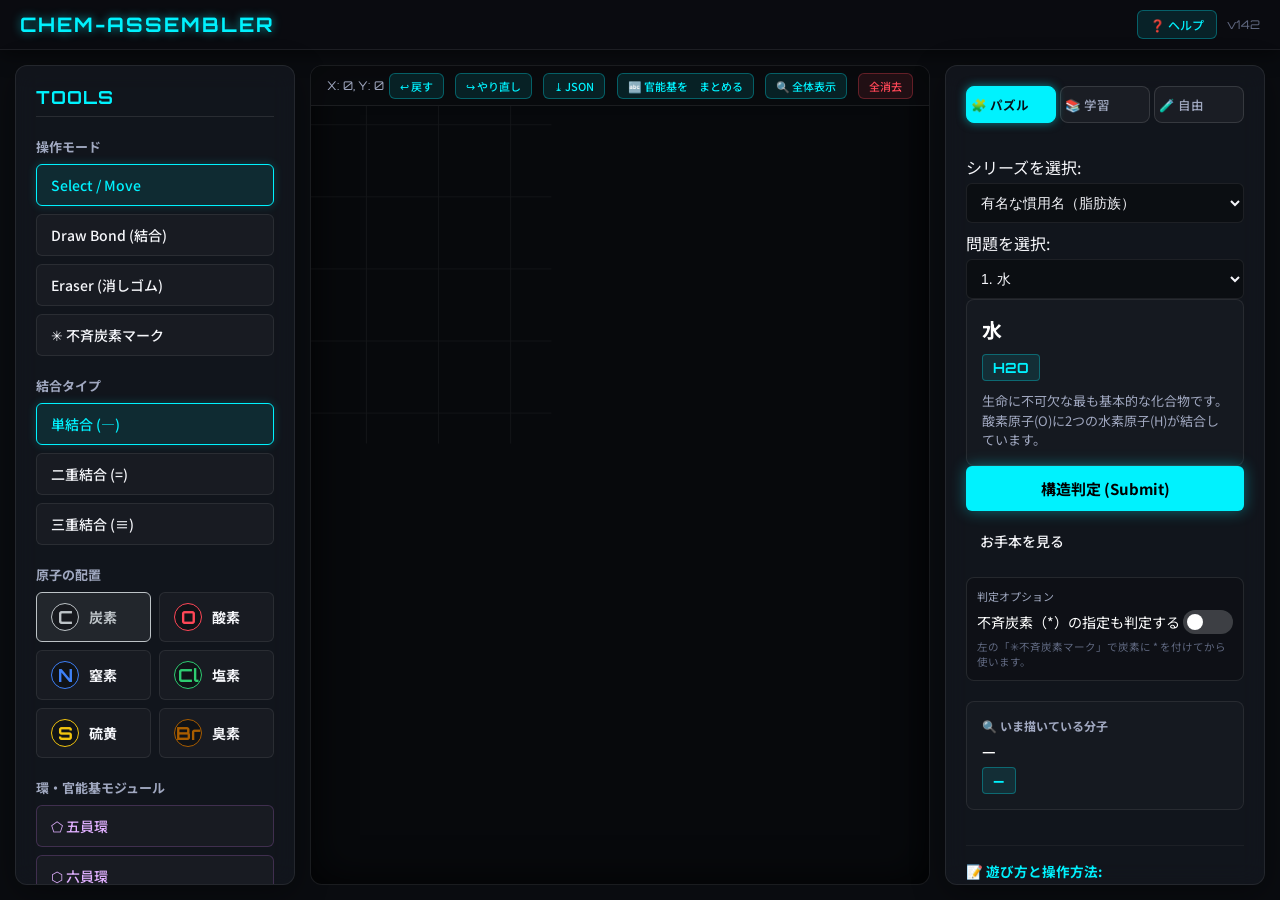
==== index.html @ fb825ee5 "fix: landscape ribbon single-column + slim buttons + fullwidth-space wrap (P11-M3e, v142) 実機でリボンが2列に" ====
<!DOCTYPE html>
<html lang="ja">
<head>
    <meta charset="UTF-8">
    <meta name="viewport" content="width=device-width, initial-scale=1.0">
    <title>Chem-Assembler | 有機化学構造パズル</title>
    <link href="https://fonts.googleapis.com/css2?family=Orbitron:wght@400;700&family=Noto+Sans+JP:wght@300;400;700&display=swap" rel="stylesheet">
    <link rel="stylesheet" href="style.css?v=142">
    <script>
        // 予期しないJSエラーはUIをブロックするalertではなく、画面内トーストとconsoleに出す（開発方針 3.4章）
        window.onerror = function(message, source, lineno, colno, error) {
            console.error("JSエラー発生:", message, "\nファイル:", source, "行:", lineno, "\nスタック:", error ? error.stack : "(なし)");
            const resultDiv = document.getElementById('verify-result');
            if (resultDiv) {
                resultDiv.textContent = "エラーが発生しました: " + message + " (" + lineno + "行目)";
                resultDiv.className = 'result-message error';
                resultDiv.classList.remove('hidden');
            }
            return false;
        };
    </script>
</head>
<body>
    <div id="app-container">
        <!-- ヘッダー -->
        <header>
            <div class="logo">CHEM-ASSEMBLER</div>
            <button id="btn-help" class="view-btn" style="margin-left:auto; margin-right:10px; font-size:12px; padding:5px 12px;" title="操作ガイド（デモ再生）">❓ ヘルプ</button>
            <div class="version">v142</div>
        </header>

        <!-- スマホ用: 右パネル（お題・設定）を下シートで開閉するトグルとバックドロップ（P11 M1） -->
        <button id="mobile-sheet-toggle" class="mobile-only" aria-label="お題・設定パネルを開く">☰ お題・設定</button>
        <div id="sheet-backdrop" class="mobile-only"></div>

        <!-- メインコンテンツ領域 -->
        <main>
            <!-- 左パネル: ツールと原子パレット -->
            <section id="left-panel" class="glass-panel">
                <h2>TOOLS</h2>
                <div class="tool-group">
                    <h3>操作モード</h3>
                    <div class="grid-buttons">
                        <button id="btn-tool-select" class="tool-btn active" data-tool="select" data-tutorial="place-atom">Select / Move</button>
                        <button id="btn-tool-bond" class="tool-btn" data-tool="bond">Draw Bond (結合)</button>
                        <button id="btn-tool-erase" class="tool-btn" data-tool="erase" data-tutorial="bond-edit">Eraser (消しゴム)</button>
                        <button id="btn-asym-mark" class="tool-btn" title="ONにして不斉炭素（C）をクリックすると * を付けます">✳ 不斉炭素マーク</button>
                    </div>
                </div>

                <div class="tool-group" id="bond-type-group">
                    <h3>結合タイプ</h3>
                    <div class="grid-buttons">
                        <button id="btn-bond-single" class="bond-btn active" data-bond="1">単結合 (—)</button>
                        <button id="btn-bond-double" class="bond-btn" data-bond="2" data-tutorial="bond-edit">二重結合 (=)</button>
                        <button id="btn-bond-triple" class="bond-btn" data-bond="3">三重結合 (≡)</button>
                    </div>
                </div>

                <div class="tool-group">
                    <h3>原子の配置</h3>
                    <div class="atom-palette">
                        <button class="atom-btn atom-c active" data-atom="C"><span>C</span> 炭素</button>
                        <button class="atom-btn atom-o" data-atom="O"><span>O</span> 酸素</button>
                        <button class="atom-btn atom-n" data-atom="N"><span>N</span> 窒素</button>
                        <button class="atom-btn atom-cl" data-atom="Cl"><span>Cl</span> 塩素</button>
                        <button class="atom-btn atom-s" data-atom="S" title="硫黄は6価（スルホ基 -SO3H 用）として扱います。H2Sやチオール（2価のS）は正しく表現できません。"><span>S</span> 硫黄</button>
                        <button class="atom-btn atom-br" data-atom="Br"><span>Br</span> 臭素</button>
                    </div>
                </div>

                <div class="tool-group">
                    <h3>環・官能基モジュール</h3>
                    <div class="module-palette">
                        <button class="mod-btn" data-module="cyclopentane">⬠ 五員環</button>
                        <button class="mod-btn" data-module="cyclohexane">⬡ 六員環</button>
                        <button class="mod-btn" data-module="benzene" data-tutorial="ring-fusion">⌬ ベンゼン環</button>
                        <button class="mod-btn" data-module="n-ring">◯ 任意員環</button>
                        <button class="mod-btn" data-module="oh" data-tutorial="functional-group">-OH ヒドロキシ基</button>
                        <button class="mod-btn" data-module="cooh">-COOH カルボキシ基</button>
                        <button class="mod-btn" data-module="nh2">-NH₂ アミノ基</button>
                        <button class="mod-btn" data-module="no2">-NO₂ ニトロ基</button>
                        <button class="mod-btn" data-module="so3h" title="スルホ基。硫黄は6価として扱います">-SO₃H スルホ基</button>
                    </div>
                </div>
            </section>

            <!-- 中央パネル: SVGドラッグ＆ドロップ/描画キャンバス -->
            <section id="canvas-container">
                <div class="canvas-header">
                    <span id="coord-display">X: 0, Y: 0</span>
                    <button id="btn-undo" class="view-btn" title="元に戻す (Ctrl+Z)">↩ 戻す</button>
                    <button id="btn-redo" class="view-btn" title="やり直す (Ctrl+Y)">↪ やり直し</button>
                    <button id="btn-export-json" class="view-btn" title="現在の分子を問題データ(stages/reactions)用のJSONとしてクリップボードにコピーします（コンテンツ制作用）">⤓ JSON</button>
                    <button id="btn-condense" class="view-btn" title="-COOH や -NO₂ などの官能基を、1つのカードにまとめて表示します（作図データは変わりません）">🔤 官能基を　まとめる</button>
                    <button id="btn-reset-view" class="view-btn" data-tutorial="view-control">🔍 全体表示</button>
                    <button id="btn-clear-all" class="danger-btn">全消去</button>
                </div>
                <div id="svg-wrapper">
                    <!-- SVGで分子をベクター描画 -->
                    <svg id="chem-svg" width="100%" height="100%" viewBox="0 0 800 600" xmlns="http://www.w3.org/2000/svg">
                        <!-- グリッド背景パターン -->
                        <defs>
                            <!-- グリッド間隔はスナップ格子 GRID_SIZE (game.js) = 42px と一致させること -->
                            <pattern id="grid-pattern" width="42" height="42" patternUnits="userSpaceOnUse">
                                <path d="M 42 0 L 0 0 0 42" fill="none" stroke="rgba(255, 255, 255, 0.05)" stroke-width="1"/>
                            </pattern>
                            <!-- 反応機構の巻矢印用の矢尻（pair=電子対の両羽 / single=単電子の片羽） -->
                            <marker id="arrow-head-pair" viewBox="0 0 10 10" refX="8" refY="5" markerWidth="6.5" markerHeight="6.5" orient="auto-start-reverse">
                                <path d="M 0 0 L 10 5 L 0 10 z" fill="#ff2a85"/>
                            </marker>
                            <marker id="arrow-head-single" viewBox="0 0 10 10" refX="8" refY="5" markerWidth="7" markerHeight="7" orient="auto-start-reverse">
                                <path d="M 0 0 L 10 5 L 2 5 z" fill="#ff2a85"/>
                            </marker>
                        </defs>
                        <rect width="100%" height="100%" fill="url(#grid-pattern)" />
                        
                        <!-- 結合線を描画するグループ -->
                        <g id="bonds-group"></g>
                        <!-- 原子（および自動水素）を描画するグループ -->
                        <g id="atoms-group"></g>
                        <!-- 反応機構モードの巻矢印を描画するグループ -->
                        <g id="arrows-group"></g>
                        <!-- 操作用インタラクティブ要素を描画するグループ -->
                        <g id="ui-group"></g>
                    </svg>
                </div>
                <!-- モバイル用: 右パネルが隠れていても化合物名が見えるチップ（パズル/自由。P11-M3c） -->
                <div id="mobile-name-chip" class="mobile-only"></div>
            </section>

            <!-- 右パネル: モード別のお題・道具（P10 M1） -->
            <section id="right-panel" class="glass-panel">
                <button id="sheet-close" class="mobile-only" aria-label="パネルを閉じる">✕ 閉じる</button>
                <!-- モード切替タブ -->
                <div id="mode-tabs">
                    <button class="mode-tab active" data-mode="puzzle" title="お題の分子を組んで正誤判定">🧩 パズル</button>
                    <button class="mode-tab" data-mode="learn" title="反応機構・チュートリアル・クイズで学ぶ">📚 学習</button>
                    <button class="mode-tab" data-mode="free" title="お題なしで自由に組んで反応・分析">🧪 自由</button>
                </div>

                <!-- ===== 🧩 パズルモード ===== -->
                <div data-modes="puzzle">
                    <div class="stage-select-box" style="display:flex; flex-direction:column; gap:8px;">
                        <div>
                            <label for="select-series">シリーズを選択:</label>
                            <select id="select-series" style="width:100%; margin-top:4px;"></select>
                        </div>
                        <div>
                            <label for="select-stage">問題を選択:</label>
                            <select id="select-stage" style="width:100%; margin-top:4px;"></select>
                        </div>
                    </div>

                    <div id="target-info" class="card">
                        <h3 id="target-name">酢酸</h3>
                        <div class="formula-badge" id="target-formula">CH₃COOH</div>
                        <p id="target-desc">お酢の主成分であり、ツンとする酸っぱい臭いの原因物質です。弱酸性を示します。</p>
                    </div>

                    <div class="action-box" style="display:flex; flex-direction:column; gap:10px;">
                        <button id="btn-verify" class="primary-btn">構造判定 (Submit)</button>
                        <button id="btn-show-target" class="secondary-btn" style="background:var(--color-bg); border:1px solid var(--color-cyan); color:var(--color-cyan); text-shadow:0 0 5px var(--color-cyan); cursor:pointer;">お手本を見る</button>
                        <!-- 判定オプション（P10 M2） -->
                        <div style="margin-top:6px; padding:10px; border:1px solid rgba(255,255,255,0.1); border-radius:8px; background:rgba(0,0,0,0.2);">
                            <div style="font-size:11px; color:var(--text-secondary); margin-bottom:6px;">判定オプション</div>
                            <div class="toggle-container" style="display:flex; align-items:center; justify-content:space-between;">
                                <span style="font-size:0.88rem; color:#fff;">不斉炭素（*）の指定も判定する</span>
                                <label class="switch" style="position:relative; display:inline-block; width:50px; height:24px; flex-shrink:0;">
                                    <input type="checkbox" id="check-judge-asymmetric" style="opacity:0; width:0; height:0;">
                                    <span class="slider" style="position:absolute; cursor:pointer; top:0; left:0; right:0; bottom:0; background-color:#ccc; transition:.4s; border-radius:34px;"></span>
                                </label>
                            </div>
                            <div style="font-size:10.5px; color:var(--text-muted); margin-top:5px; line-height:1.5;">左の「✳不斉炭素マーク」で炭素に * を付けてから使います。</div>
                        </div>
                    </div>
                </div>

                <!-- 判定結果・トースト表示（全モード共通） -->
                <div id="verify-result" class="result-message hidden"></div>

                <!-- ===== 📚 学習モード ===== -->
                <div data-modes="learn">
                    <div class="action-box" style="display:flex; flex-direction:column; gap:10px;">
                        <button id="btn-quiz" class="secondary-btn" style="background:var(--color-bg); border:1px solid var(--neon-purple); color:#e0b0ff; cursor:pointer;">🎓 同じ化合物？クイズ</button>
                        <button id="btn-naming" class="secondary-btn" style="background:var(--color-bg); border:1px solid var(--neon-purple); color:#e0b0ff; cursor:pointer;">📝 命名クイズ</button>
                    </div>
                    <!-- 反応機構ビューア（DESIGN_reaction_mechanism.md） -->
                    <div id="reaction-box" class="card">
                    <h3 style="font-size:13px; color:var(--text-secondary);">⚗️ 反応機構ビューア</h3>
                    <div class="toggle-container" style="display:flex; align-items:center; justify-content:space-between; padding:8px 10px; border:1px solid rgba(255,255,255,0.1); border-radius:8px; background:rgba(0,0,0,0.2);">
                        <span style="font-size:0.9rem; color:#fff;">反応機構モード</span>
                        <label class="switch" style="position:relative; display:inline-block; width:50px; height:24px;">
                            <input type="checkbox" id="check-reaction-mode" style="opacity:0; width:0; height:0;">
                            <span class="slider" style="position:absolute; cursor:pointer; top:0; left:0; right:0; bottom:0; background-color:#ccc; transition:.4s; border-radius:34px;"></span>
                        </label>
                    </div>
                    <select id="select-reaction" style="width:100%;"></select>
                    <div id="reaction-controls" style="display:flex; gap:6px; justify-content:center;">
                        <button id="btn-rx-restart" class="view-btn" title="最初から">🔄</button>
                        <button id="btn-rx-prev" class="view-btn" title="前のステップ">⏮</button>
                        <button id="btn-rx-play" class="view-btn" title="再生 / 一時停止">▶</button>
                        <button id="btn-rx-next" class="view-btn" title="次のステップ">⏭</button>
                    </div>
                    <div id="reaction-step-label" style="text-align:center; font-size:11px; color:var(--text-muted); font-family:var(--font-code);"></div>
                    <p id="reaction-caption" style="font-size:12px; color:var(--text-secondary); line-height:1.5; min-height:1em; margin:0;"></p>
                    <button id="btn-rx-predict" class="primary-btn" style="padding:8px; font-size:13px;">🎯 生成物を予測する</button>
                    <button id="btn-rx-judge" class="primary-btn hidden" style="padding:8px; font-size:13px;">予測を判定</button>
                    <button id="btn-rx-cancel-predict" class="view-btn hidden" style="width:100%;">予測をやめて再生に戻る</button>
                    </div>
                </div>

                <!-- 化合物名・分子式のライブ表示（P7-6。パズル＝補助 / 自由＝主役） -->
                <div id="compound-info" class="card" data-modes="puzzle free" style="gap:6px;">
                    <h3 style="font-size:12px; color:var(--text-secondary);">🔍 いま描いている分子</h3>
                    <div id="compound-name" style="font-size:15px; color:#fff; font-weight:bold;">—</div>
                    <div id="compound-formula" class="formula-badge">—</div>
                </div>

                <!-- ===== 🧪 自由モード ===== -->
                <div data-modes="free">
                    <!-- この分子の反応（P9-1: プロパティ表示・反応実行・名称呼び出し） -->
                    <div id="reaction-card" class="card" style="gap:6px;">
                        <h3 style="font-size:12px; color:var(--text-secondary);">⚗ この分子の反応</h3>
                        <div id="molecule-props" style="font-size:12px; line-height:1.5; color:var(--text-primary);">分子を作図するか、下の検索から呼び出すと分類が表示されます。</div>
                        <div id="reaction-actions" style="display:flex; flex-direction:column; gap:5px;"></div>
                        <button id="btn-isomers" class="view-btn" style="font-size:12px; padding:6px 8px;">📚 同じ分子式の異性体を調べる</button>
                        <button id="btn-stereo" class="view-btn" style="font-size:12px; padding:6px 8px;">🧊 立体で見る（くさび図）</button>
                        <label style="font-size:11px; color:var(--text-secondary);">名称から分子を呼び出す:
                            <input id="summon-input" list="summon-list" data-tutorial="reaction" placeholder="例: エタノール"
                                   style="width:100%; margin-top:4px; padding:5px; background:rgba(0,0,0,0.3); color:var(--text-primary); border:1px solid var(--border-color); border-radius:4px;">
                            <datalist id="summon-list"></datalist>
                        </label>
                    </div>
                </div>

                <div class="hint-box" style="margin-top: 15px; font-size: 0.85rem; line-height: 1.5; color: var(--text-secondary);">
                    <h4 style="color: var(--neon-blue); margin-bottom: 8px;">📝 遊び方と操作方法:</h4>
                    <ul style="padding-left: 18px; margin: 0; display: flex; flex-direction: column; gap: 6px;">
                        <li><strong>原子の配置</strong>：元素（C, O等）を選択し、キャンバス上の半透明プレビューの箇所をクリックして確定配置します。複数の原子と隣接できる位置では、プレビューに表示された結合が<strong>すべて</strong>作られます（環を閉じられます。不要な結合は右クリックで削除）。環の原子に2本目の側鎖を付けると、1本目と対称（±30°）に自動で振り分けられます（オレンジの点線が移動先）。</li>
                        <li><strong>原子・結合の削除</strong>：
                            <ul style="padding-left: 15px; margin: 4px 0 0 0; list-style-type: circle;">
                                <li>原子または結合線を<strong>「右クリック」</strong>します（最もすばやく消去できます）。</li>
                                <li>または、現在選択中の元素と<strong>「同じ元素を重ねてクリック」</strong>します。</li>
                                <li>または、ツールバーの<strong>「消しゴム（Erase）」</strong>を選択してクリックします。</li>
                            </ul>
                        </li>
                        <li><strong>結合を繋ぐ・次数変更</strong>：
                            <ul style="padding-left: 15px; margin: 4px 0 0 0; list-style-type: circle;">
                                <li>「結合を描く（Draw Bond）」を選択し、原子から隣の原子へドラッグして繋ぎます。</li>
                                <li>既存の結合線をシングルクリックすると、次数がトグル（単結合➔二重結合➔三重結合）で変わります。</li>
                                <li><strong>結合線を軸方向にドラッグ</strong>すると結合を<strong>伸縮</strong>できます（グリッド単位）。スペースが足りないときは伸ばして空間を作ってから枝を付けます。環につながる結合を伸ばすと環ごと移動します（環の内部の結合は伸縮不可）。</li>
                            </ul>
                        </li>
                        <li><strong>不斉炭素の指定</strong>：
                            <ul style="padding-left: 15px; margin: 4px 0 0 0; list-style-type: circle;">
                                <li>「不斉炭素マークモード」をONにして、不斉炭素（C）をクリックして <span style="color:var(--neon-pink);">*</span> を付けます。</li>
                            </ul>
                        </li>
                        <li><strong>元に戻す / やり直し</strong>：Ctrl+Z で元に戻す、Ctrl+Y（または Ctrl+Shift+Z）でやり直しできます。</li>
                        <li><strong>硫黄（S）についての注意</strong>：本アプリのSは<strong>6価（スルホ基 -SO₃H 用）</strong>として扱います。H₂Sやチオールなど2価のS化合物は正しく表現できません。</li>
                    </ul>
                </div>
            </section>
        </main>
    </div>

    <!-- 勝利モーダル -->
    <div id="win-modal" class="modal-overlay hidden">
        <div class="modal-content">
            <h2 class="neon-text animate-pulse">🎉 CLEAR!</h2>
            <p>分子構造が正しく組み立てられました！</p>
            <div id="win-mol-details" class="card"></div>
            <button id="btn-next-stage" class="primary-btn">次のステージへ</button>
        </div>
    </div>

    <!-- お手本モーダル -->
    <div id="target-modal" class="modal-overlay hidden">
        <div class="modal-content" style="max-width: 450px; text-align: center;">
            <h2 class="neon-text" style="color:var(--color-cyan); text-shadow:0 0 10px var(--color-cyan);">🔬 お手本（正解構造）</h2>
            <p>※結合している水素(H)は自動的に描画されます。</p>
            <div id="target-svg-wrapper" style="width: 320px; height: 320px; margin: 20px auto; border: 1px solid rgba(255,255,255,0.15); border-radius: 12px; background: rgba(15,20,28,0.85); box-shadow: inset 0 0 20px rgba(0,0,0,0.6);">
                <svg id="target-svg" width="100%" height="100%" viewBox="0 0 400 400" xmlns="http://www.w3.org/2000/svg">
                    <g id="target-bonds"></g>
                    <g id="target-atoms"></g>
                </svg>
            </div>
            <button id="btn-close-target" class="primary-btn">閉じる</button>
        </div>
    </div>

    <!-- 同じ化合物？クイズモーダル（P8-3） -->
    <div id="quiz-modal" class="modal-overlay hidden">
        <div class="modal-content" style="max-width: 780px;">
            <h2 class="neon-text" style="color:#e0b0ff; text-shadow:0 0 10px var(--neon-purple); font-size:24px;">🎓 同じ化合物？</h2>
            <p style="font-size:13px; color:var(--text-secondary);">2つの図は同じ化合物ですか？（水素は自動補完で描かれています）</p>
            <div style="display:flex; gap:14px; justify-content:center; flex-wrap:wrap; font-size:12px; color:var(--text-secondary);">
                <label>出題範囲: <select id="quiz-series" style="padding:4px; background:rgba(0,0,0,0.3); color:var(--text-primary); border:1px solid var(--border-color); border-radius:4px;"></select></label>
                <label>崩し方: <select id="quiz-strength" style="padding:4px; background:rgba(0,0,0,0.3); color:var(--text-primary); border:1px solid var(--border-color); border-radius:4px;">
                    <option value="0">弱（回転・反転のみ）</option>
                    <option value="1" selected>標準</option>
                    <option value="2">強</option>
                </select></label>
            </div>
            <div style="display:flex; gap:12px; justify-content:center; flex-wrap:wrap;">
                <svg id="quiz-svg-a" width="320" height="250" style="background:rgba(15,20,28,0.85); border:1px solid rgba(255,255,255,0.15); border-radius:12px;">
                    <g class="quiz-bonds"></g><g class="quiz-atoms"></g>
                </svg>
                <svg id="quiz-svg-b" width="320" height="250" style="background:rgba(15,20,28,0.85); border:1px solid rgba(255,255,255,0.15); border-radius:12px;">
                    <g class="quiz-bonds"></g><g class="quiz-atoms"></g>
                </svg>
            </div>
            <div style="display:flex; gap:10px;">
                <button id="btn-quiz-same" class="primary-btn">同じ</button>
                <button id="btn-quiz-diff" class="primary-btn" style="background:var(--neon-orange); box-shadow:0 0 15px rgba(255,165,2,0.4);">違う</button>
            </div>
            <div id="quiz-result" style="min-height:3.2em; font-size:13px; line-height:1.5; text-align:left; white-space:pre-line;"></div>
            <div style="display:flex; gap:10px;">
                <button id="btn-quiz-next" class="view-btn" style="flex:1; padding:10px;">▶ 次の問題</button>
                <button id="btn-quiz-close" class="view-btn" style="flex:1; padding:10px;">閉じる</button>
            </div>
            <div id="quiz-score" style="font-size:12px; color:var(--text-muted); font-family:var(--font-code);"></div>
        </div>
    </div>

    <!-- 立体対照ビューモーダル（P7-5-M1: sp3炭素の局所くさび図） -->
    <div id="stereo-modal" class="modal-overlay hidden">
        <div class="modal-content" style="max-width: 430px;">
            <h2 class="neon-text" style="font-size:21px; color:var(--color-cyan); text-shadow:0 0 10px var(--color-cyan);">🧊 実際の立体構造（くさび形表記）</h2>
            <svg id="stereo-svg" width="330" height="300" viewBox="-165 -150 330 300" style="background:rgba(15,20,28,0.85); border:1px solid rgba(255,255,255,0.15); border-radius:12px; max-width:100%;"></svg>
            <p id="stereo-caption" style="font-size:12.5px; color:var(--text-secondary); line-height:1.6; text-align:left; white-space:pre-line; margin:0;"></p>
            <button id="btn-stereo-close" class="primary-btn">閉じる</button>
        </div>
    </div>

    <!-- チュートリアル（P9-6）: FAQ一覧・検索・デバイス切替 -->
    <div id="tutorial-modal" class="modal-overlay hidden">
        <div class="modal-content" style="max-width: 500px;">
            <h2 class="neon-text" style="font-size:20px; color:var(--color-cyan); text-shadow:0 0 10px var(--color-cyan);">❓ 操作ガイド</h2>
            <div style="display:flex; gap:8px; width:100%;">
                <input id="tutorial-search" placeholder="検索（例: 縮合、切断）" style="flex:1; padding:6px 8px; background:rgba(0,0,0,0.3); color:var(--text-primary); border:1px solid var(--border-color); border-radius:4px;">
                <select id="tutorial-device" title="操作デバイス（字幕の文言が変わります）" style="padding:6px; background:rgba(0,0,0,0.3); color:var(--text-primary); border:1px solid var(--border-color); border-radius:4px;">
                    <option value="mouse">マウス</option>
                    <option value="trackpad">タッチパッド</option>
                    <option value="touch">タッチパネル</option>
                </select>
            </div>
            <div id="tutorial-list" style="display:flex; flex-direction:column; gap:6px; width:100%; max-height:55vh; overflow-y:auto;"></div>
            <p style="font-size:11px; color:var(--text-muted); margin:0;">デモは実際のキャンバス上で再生されます。再生前の作図は終了時に復元されます（Escで中断できます）。</p>
            <button id="btn-tutorial-close" class="primary-btn">閉じる</button>
        </div>
    </div>

    <!-- 学習ビュー: 構造異性体の列挙と解説（P9-3） -->
    <div id="learn-modal" class="modal-overlay hidden">
        <div class="modal-content" style="max-width: 480px;">
            <h2 id="learn-title" class="neon-text" style="font-size:20px; color:var(--color-cyan); text-shadow:0 0 10px var(--color-cyan);">構造異性体</h2>
            <div id="learn-body" style="text-align:left; max-height:60vh; overflow-y:auto; width:100%;"></div>
            <button id="btn-learn-close" class="primary-btn">閉じる</button>
        </div>
    </div>

    <!-- 任意員環の員数選択モーダル（P7-4: prompt撲滅） -->
    <div id="nring-modal" class="modal-overlay hidden">
        <div class="modal-content" style="max-width: 360px;">
            <h2 class="neon-text" style="font-size:22px; color:var(--neon-blue); text-shadow:0 0 10px var(--neon-blue);">◯ 環の員数を選択</h2>
            <div id="nring-choices" style="display:grid; grid-template-columns:repeat(3, 1fr); gap:8px;">
                <!-- 3〜8員環のボタンをJSで生成 -->
            </div>
            <button id="btn-nring-cancel" class="view-btn" style="padding:10px;">キャンセル</button>
        </div>
    </div>

    <!-- 命名クイズモーダル（P8-4） -->
    <div id="naming-modal" class="modal-overlay hidden">
        <div class="modal-content" style="max-width: 560px;">
            <h2 class="neon-text" style="color:#e0b0ff; text-shadow:0 0 10px var(--neon-purple); font-size:24px;">📝 この化合物の名前は？</h2>
            <p style="font-size:13px; color:var(--text-secondary);">わざと崩した描き方をしています。つながり方を読み取って名前を選んでください（水素は自動補完で描かれています）。</p>
            <div style="display:flex; gap:14px; justify-content:center; flex-wrap:wrap; font-size:12px; color:var(--text-secondary);">
                <label>出題範囲: <select id="naming-series" style="padding:4px; background:rgba(0,0,0,0.3); color:var(--text-primary); border:1px solid var(--border-color); border-radius:4px;"></select></label>
                <label>崩し方: <select id="naming-strength" style="padding:4px; background:rgba(0,0,0,0.3); color:var(--text-primary); border:1px solid var(--border-color); border-radius:4px;">
                    <option value="0">弱（回転・反転のみ）</option>
                    <option value="1" selected>標準</option>
                    <option value="2">強</option>
                </select></label>
            </div>
            <svg id="naming-svg" width="420" height="270" style="background:rgba(15,20,28,0.85); border:1px solid rgba(255,255,255,0.15); border-radius:12px; max-width:100%;">
                <g class="quiz-bonds"></g><g class="quiz-atoms"></g>
            </svg>
            <div id="naming-choices" style="display:grid; grid-template-columns:1fr 1fr; gap:8px;"></div>
            <div id="naming-result" style="min-height:3.2em; font-size:13px; line-height:1.5; text-align:left; white-space:pre-line;"></div>
            <div style="display:flex; gap:10px;">
                <button id="btn-naming-next" class="view-btn" style="flex:1; padding:10px;">▶ 次の問題</button>
                <button id="btn-naming-close" class="view-btn" style="flex:1; padding:10px;">閉じる</button>
            </div>
            <div id="naming-score" style="font-size:12px; color:var(--text-muted); font-family:var(--font-code);"></div>
        </div>
    </div>

    <!-- スクリプトの読み込み -->
    <script src="chemistry.js?v=142"></script>
    <script src="game.js?v=142"></script>
    <script src="reaction.js?v=142"></script>
    <script src="quiz.js?v=142"></script>
    <script src="stereo.js?v=142"></script>
    <script src="reactor.js?v=142"></script>
    <script src="learn.js?v=142"></script>
    <script src="tutorial.js?v=142"></script>
</body>
</html>
---- style.css ----
/* CSS Variables for design system */
:root {
    --bg-main: #0a0c10;
    --bg-panel: rgba(20, 24, 33, 0.75);
    --border-color: rgba(255, 255, 255, 0.08);
    --border-glow: rgba(0, 242, 254, 0.25);
    
    --text-primary: #f5f6fa;
    --text-secondary: #a0a8c0;
    --text-muted: #606880;

    --neon-blue: #00f2fe;
    --neon-purple: #9b59b6;
    --neon-green: #2ecc71;
    --neon-red: #ff4757;
    --neon-orange: #ffa502;
    --neon-pink: #ff2a85;
    
    /* Atom Colors */
    --color-c: #bdc3c7;      /* Carbon: Silver/Gray */
    --color-o: #ff4757;      /* Oxygen: Red */
    --color-n: #3e81f7;      /* Nitrogen: Blue */
    --color-cl: #2ecc71;     /* Chlorine: Green */
    --color-s: #f1c40f;      /* Sulfur: Yellow */
    --color-br: #a85d00;     /* Bromine: Dark Orange-Brown */
    --color-h: #718093;      /* Hydrogen: Slate/Gray */
    
    --font-main: 'Noto Sans JP', sans-serif;
    --font-code: 'Orbitron', sans-serif;
}

* {
    box-sizing: border-box;
    margin: 0;
    padding: 0;
}

/* モバイルブラウザの自動文字拡大（font boosting / 横向き時の拡大）を無効化。
   指定サイズどおりに描画させる（P11 M2） */
html {
    -webkit-text-size-adjust: 100%;
    text-size-adjust: 100%;
}

body {
    background-color: var(--bg-main);
    color: var(--text-primary);
    font-family: var(--font-main);
    overflow: hidden;
    height: 100vh;
    width: 100vw;
}

/* App Container Layout */
#app-container {
    display: flex;
    flex-direction: column;
    height: 100vh;
}

header {
    background: rgba(10, 12, 16, 0.9);
    border-bottom: 1px solid var(--border-color);
    padding: 10px 20px;
    display: flex;
    justify-content: space-between;
    align-items: center;
    height: 50px;
    box-shadow: 0 4px 20px rgba(0, 0, 0, 0.5);
}

.logo {
    font-family: var(--font-code);
    font-size: 20px;
    font-weight: 700;
    letter-spacing: 2px;
    color: var(--neon-blue);
    text-shadow: 0 0 10px rgba(0, 242, 254, 0.6);
}

.version {
    font-family: var(--font-code);
    font-size: 12px;
    color: var(--text-muted);
}

main {
    display: flex;
    flex: 1;
    height: calc(100vh - 50px);
    padding: 15px;
    gap: 15px;
}

/* Panels styling */
.glass-panel {
    background: var(--bg-panel);
    backdrop-filter: blur(12px);
    border: 1px solid var(--border-color);
    border-radius: 12px;
    padding: 20px;
    display: flex;
    flex-direction: column;
    gap: 20px;
    box-shadow: 0 8px 32px 0 rgba(0, 0, 0, 0.37);
}

#left-panel {
    width: 280px;
    flex-shrink: 0;
    overflow-y: auto;
}

#right-panel {
    width: 320px;
    flex-shrink: 0;
    overflow-y: auto;
}

/* モード切替タブ（P10 M1） */
#mode-tabs {
    display: flex;
    gap: 4px;
    margin-bottom: 12px;
}
.mode-tab {
    flex: 1;
    padding: 8px 4px;
    font-size: 12.5px;
    color: var(--text-secondary);
    background: rgba(255, 255, 255, 0.04);
    border: 1px solid rgba(255, 255, 255, 0.12);
    border-radius: 8px;
    cursor: pointer;
    transition: all 0.15s;
    white-space: nowrap;
}
.mode-tab:hover {
    background: rgba(255, 255, 255, 0.09);
    color: #fff;
}
.mode-tab.active {
    color: #061018;
    background: var(--color-cyan, #00f2fe);
    border-color: var(--color-cyan, #00f2fe);
    font-weight: 700;
    box-shadow: 0 0 10px rgba(0, 242, 254, 0.5);
}

#canvas-container {
    flex: 1;
    display: flex;
    flex-direction: column;
    background: #07090c;
    border: 1px solid var(--border-color);
    border-radius: 12px;
    overflow: hidden;
    position: relative;
    box-shadow: inset 0 0 40px rgba(0,0,0,0.8);
}

/* Panel Typography */
h2 {
    font-family: var(--font-code);
    font-size: 18px;
    font-weight: 700;
    color: var(--neon-blue);
    border-bottom: 1px solid rgba(255,255,255,0.1);
    padding-bottom: 8px;
    letter-spacing: 1px;
}

.tool-group h3 {
    font-size: 13px;
    color: var(--text-secondary);
    margin-bottom: 8px;
    font-weight: 700;
}

/* Buttons Styles */
.grid-buttons {
    display: grid;
    grid-template-columns: 1fr;
    gap: 8px;
}

button {
    font-family: var(--font-main);
    background: rgba(255,255,255,0.03);
    border: 1px solid var(--border-color);
    color: var(--text-primary);
    padding: 10px 14px;
    border-radius: 6px;
    cursor: pointer;
    font-size: 14px;
    font-weight: 500;
    transition: all 0.2s cubic-bezier(0.4, 0, 0.2, 1);
    text-align: left;
}

button:hover {
    background: rgba(255,255,255,0.08);
    border-color: var(--text-secondary);
}

.tool-btn.active, .bond-btn.active {
    background: rgba(0, 242, 254, 0.1);
    border-color: var(--neon-blue);
    color: var(--neon-blue);
    box-shadow: 0 0 10px rgba(0, 242, 254, 0.2);
}

/* Atom Palette Buttons */
.atom-palette {
    display: grid;
    grid-template-columns: 1fr 1fr;
    gap: 8px;
}

.atom-btn {
    display: flex;
    align-items: center;
    gap: 10px;
    font-weight: bold;
}

.atom-btn span {
    font-family: var(--font-code);
    font-size: 18px;
    width: 28px;
    height: 28px;
    display: flex;
    align-items: center;
    justify-content: center;
    border-radius: 50%;
    background: rgba(0,0,0,0.3);
}

.atom-c.active { border-color: var(--color-c); color: var(--color-c); background: rgba(189,195,199,0.1); }
.atom-o.active { border-color: var(--color-o); color: var(--color-o); background: rgba(255,71,87,0.1); }
.atom-n.active { border-color: var(--color-n); color: var(--color-n); background: rgba(62,129,247,0.1); }
.atom-cl.active { border-color: var(--color-cl); color: var(--color-cl); background: rgba(46,204,113,0.1); }
.atom-s.active { border-color: var(--color-s); color: var(--color-s); background: rgba(241,196,15,0.1); }
.atom-br.active { border-color: var(--color-br); color: var(--color-br); background: rgba(168,93,0,0.1); }

.atom-c span { color: var(--color-c); border: 1px solid var(--color-c); }
.atom-o span { color: var(--color-o); border: 1px solid var(--color-o); }
.atom-n span { color: var(--color-n); border: 1px solid var(--color-n); }
.atom-cl span { color: var(--color-cl); border: 1px solid var(--color-cl); }
.atom-s span { color: var(--color-s); border: 1px solid var(--color-s); }
.atom-br span { color: var(--color-br); border: 1px solid var(--color-br); }

/* Modules Palette */
.module-palette {
    display: grid;
    grid-template-columns: 1fr;
    gap: 8px;
}

.mod-btn {
    border-color: rgba(155, 89, 182, 0.3);
    color: #e0b0ff;
}
.mod-btn:hover {
    border-color: var(--neon-purple);
    background: rgba(155, 89, 182, 0.1);
}

/* Canvas UI Elements */
.canvas-header {
    background: rgba(10, 12, 16, 0.6);
    border-bottom: 1px solid var(--border-color);
    padding: 8px 16px;
    display: flex;
    justify-content: space-between;
    align-items: center;
    height: 40px;
    font-family: var(--font-code);
    font-size: 12px;
    color: var(--text-secondary);
}

#svg-wrapper {
    flex: 1;
    position: relative;
    cursor: crosshair;
}

#chem-svg {
    display: block;
    user-select: none;
    /* タッチ操作をブラウザのスクロール/ズームに奪われず、Pointer Eventsで全て処理する */
    touch-action: none;
}

/* SVG Rendering Elements Styles */
.svg-atom-node {
    cursor: pointer;
    transition: all 0.1s ease;
}

.svg-atom-node:hover circle {
    stroke-width: 3px;
    filter: drop-shadow(0 0 5px currentColor);
}

.svg-atom-text {
    font-family: var(--font-code);
    font-size: 16px;
    font-weight: bold;
    user-select: none;
    pointer-events: none;
}

.svg-bond-line {
    stroke-linecap: round;
    transition: stroke-width 0.1s ease;
}

.svg-bond-line:hover {
    stroke-width: 8px !important;
    cursor: pointer;
}

.svg-grid-helper {
    fill: none;
    stroke: rgba(255, 255, 255, 0.02);
    stroke-width: 1;
}

.svg-cursor-ghost {
    pointer-events: none;
    opacity: 0.4;
}

/* Right Panel Elements */
.stage-select-box select {
    width: 100%;
    padding: 10px;
    background: rgba(0,0,0,0.3);
    border: 1px solid var(--border-color);
    color: var(--text-primary);
    border-radius: 6px;
    font-size: 14px;
    outline: none;
    cursor: pointer;
}

.card {
    background: rgba(255, 255, 255, 0.02);
    border: 1px solid var(--border-color);
    border-radius: 8px;
    padding: 15px;
    display: flex;
    flex-direction: column;
    gap: 10px;
}

#target-name {
    font-size: 20px;
    color: #fff;
}

.formula-badge {
    align-self: flex-start;
    font-family: var(--font-code);
    background: rgba(0, 242, 254, 0.1);
    color: var(--neon-blue);
    border: 1px solid rgba(0, 242, 254, 0.3);
    padding: 4px 10px;
    border-radius: 4px;
    font-weight: bold;
    font-size: 14px;
}

#target-desc {
    font-size: 13px;
    color: var(--text-secondary);
    line-height: 1.5;
}

.primary-btn {
    width: 100%;
    background: var(--neon-blue);
    border: none;
    color: #000;
    font-weight: bold;
    text-align: center;
    padding: 12px;
    font-size: 15px;
    box-shadow: 0 0 15px rgba(0, 242, 254, 0.4);
    text-align: center;
}

.primary-btn:hover {
    background: #00d9e5;
    box-shadow: 0 0 20px rgba(0, 242, 254, 0.6);
}

.view-btn {
    background: rgba(0, 242, 254, 0.1);
    border-color: rgba(0, 242, 254, 0.3);
    color: var(--neon-blue);
    padding: 4px 10px;
    font-size: 11px;
    margin-right: 6px;
}
.view-btn:hover {
    background: var(--neon-blue);
    color: #fff;
    box-shadow: 0 0 10px rgba(0, 242, 254, 0.4);
}

.danger-btn {
    background: rgba(255, 71, 87, 0.1);
    border-color: rgba(255, 71, 87, 0.3);
    color: var(--neon-red);
    padding: 4px 10px;
    font-size: 11px;
}
.danger-btn:hover {
    background: var(--neon-red);
    color: #fff;
}

.hint-box {
    font-size: 12px;
    color: var(--text-muted);
    border-top: 1px solid rgba(255,255,255,0.05);
    padding-top: 15px;
}

.hint-box h4 {
    color: var(--text-secondary);
    margin-bottom: 5px;
}

.hint-box ul {
    padding-left: 15px;
    display: flex;
    flex-direction: column;
    gap: 5px;
}

/* Result messages */
.result-message {
    padding: 12px;
    border-radius: 6px;
    font-size: 13px;
    font-weight: bold;
    line-height: 1.4;
    text-align: center;
}

.result-message.success {
    background: rgba(46, 204, 113, 0.15);
    border: 1px solid var(--neon-green);
    color: var(--neon-green);
}

.result-message.error {
    background: rgba(255, 71, 87, 0.15);
    border: 1px solid var(--neon-red);
    color: var(--neon-red);
}

.hidden {
    display: none !important;
}

/* Modal Windows */
.modal-overlay {
    position: fixed;
    top: 0;
    left: 0;
    width: 100vw;
    height: 100vh;
    background: rgba(0,0,0,0.85);
    backdrop-filter: blur(8px);
    z-index: 1000;
    display: flex;
    align-items: center;
    justify-content: center;
}

.modal-content {
    background: rgba(15, 20, 28, 0.95);
    border: 2px solid var(--neon-blue);
    box-shadow: 0 0 30px rgba(0, 242, 254, 0.3);
    border-radius: 16px;
    padding: 30px;
    width: 90%;
    max-width: 450px;
    text-align: center;
    display: flex;
    flex-direction: column;
    gap: 20px;
}

.neon-text {
    font-family: var(--font-code);
    font-size: 32px;
    color: var(--neon-green);
    text-shadow: 0 0 15px rgba(46, 204, 113, 0.6);
}

@keyframes pulse {
    0%, 100% { opacity: 1; transform: scale(1); }
    50% { opacity: 0.8; transform: scale(1.05); }
}

.animate-pulse {
    animation: pulse 2s infinite ease-in-out;
}

/* Toggle Switch Styles */
.switch input:checked + .slider {
    background-color: var(--neon-pink) !important;
    box-shadow: 0 0 10px var(--neon-pink);
}

.switch input:checked + .slider:before {
    transform: translateX(26px);
}

.slider:before {
    position: absolute;
    content: "";
    height: 16px;
    width: 16px;
    left: 4px;
    bottom: 4px;
    background-color: white;
    transition: .4s;
    border-radius: 50%;
}

.slider {
    background-color: rgba(255,255,255,0.2) !important;
}

/* Asymmetric marking text */
.svg-asymmetric-star {
    font-family: var(--font-code);
    font-weight: bold;
    fill: var(--neon-pink) !important;
    text-shadow: 0 0 8px var(--neon-pink);
}

/* Reaction mechanism viewer */
.svg-charge {
    font-family: var(--font-code);
    font-weight: bold;
    fill: var(--neon-orange);
}

.svg-reaction-arrow {
    filter: drop-shadow(0 0 3px rgba(255, 42, 133, 0.6));
    pointer-events: none;
}

.svg-radical-dot {
    fill: var(--neon-orange);
}

#reaction-box select {
    padding: 8px;
    background: rgba(0,0,0,0.3);
    border: 1px solid var(--border-color);
    color: var(--text-primary);
    border-radius: 6px;
    font-size: 13px;
    outline: none;
    cursor: pointer;
}

#reaction-controls button:disabled {
    opacity: 0.35;
    cursor: default;
}

/* ===== スマホ対応（P11）: 899px以下は向き別レイアウト（M1=縦 / M2=横） ===== */
/* デフォルトではモバイル専用要素を隠す（PC非干渉） */
.mobile-only { display: none; }

/* --- 縦横共通 --- */
@media (max-width: 899px) {
    /* モバイル専用要素を表示 */
    .mobile-only { display: block; }

    header { height: 44px; padding: 6px 12px; }
    .logo { font-size: 15px; letter-spacing: 1px; }
    .version { display: none; }

    /* 動的ビューポート高さでアドレスバー増減に追従 */
    #app-container { height: 100dvh; }
    main {
        height: calc(100dvh - 44px);
        padding: 6px;
        gap: 6px;
    }

    /* キャンバスを最大化（残り領域をすべて使う）。
       svg-wrapper の min-height:0 は、SVGの縦横比由来の固有高さ（812px幅で483px）が
       min-height:auto として効いてキャンバス下部がクリップされるのを防ぐ */
    #canvas-container { flex: 1 1 auto; min-width: 0; min-height: 0; position: relative; }
    #svg-wrapper { min-height: 0; }

    /* キャンバス左下の化合物名チップ（右パネルが隠れていても名前が見える。P11-M3c） */
    #mobile-name-chip {
        position: absolute;
        left: 8px; bottom: 8px;
        max-width: 68%;
        padding: 5px 10px;
        font-size: 11px;
        line-height: 1.4;
        color: var(--text-primary);
        background: rgba(10, 14, 20, 0.62);
        border: 1px solid var(--border-color);
        border-radius: 10px;
        pointer-events: none;
        z-index: 250;
    }
    #mobile-name-chip:empty { display: none; }
    /* 折り返し時に2行目がキャンバスへはみ出さないよう高さは内容に合わせる（基本CSSは40px固定） */
    .canvas-header { flex-wrap: wrap; gap: 6px; padding: 6px 8px; height: auto; }
    /* タップ領域の確保（P11-M3）: 指で押す操作系は42px以上に */
    .canvas-header .view-btn, .canvas-header .danger-btn {
        padding: 8px 10px; font-size: 11px; min-height: 42px;
    }
    /* JSONエクスポートはコンテンツ制作用のためモバイルでは隠す（行数節約） */
    #btn-export-json { display: none; }
    #btn-help { padding: 8px 12px !important; font-size: 11px !important; }
    .mode-tab { padding: 12px 4px; }

    #left-panel > h2 { display: none; }
    #left-panel .tool-group h3 { font-size: 10px; margin: 0 0 3px; white-space: nowrap; }

    /* ボタン削減（P11-M2b）: Selectは既定モード（他モード解除で自動復帰）、
       結合次数は結合線タップのトグルで変更できるため、モバイルでは非表示にする。
       DOMには残す（チュートリアル・テスト・PC表示のため） */
    #btn-tool-select, #bond-type-group { display: none; }

    /* 右パネルはドロワー/シート化（スライド方向・位置は向き別ブロックで指定） */
    #right-panel {
        position: fixed;
        overflow-y: auto;
        transition: transform 0.25s ease;
        z-index: 600;
    }

    #sheet-backdrop {
        position: fixed; inset: 0;
        background: rgba(0, 0, 0, 0.5);
        z-index: 550;
        opacity: 0; pointer-events: none;
        transition: opacity 0.25s ease;
    }
    body.sheet-open #sheet-backdrop { opacity: 1; pointer-events: auto; }

    /* シートを開くトグル（浮動ボタン。縦では下ツールバーの上へ持ち上げる） */
    #mobile-sheet-toggle {
        position: fixed;
        right: 12px; bottom: 12px;
        z-index: 500;
        padding: 13px 16px;
        min-height: 44px;
        font-size: 13px;
        color: #061018;
        background: var(--color-cyan, #00f2fe);
        border: none;
        border-radius: 22px;
        box-shadow: 0 4px 14px rgba(0, 242, 254, 0.5);
        cursor: pointer;
    }
    body.sheet-open #mobile-sheet-toggle { display: none; }

    #sheet-close {
        align-self: flex-end;
        padding: 12px 18px;
        min-height: 44px;
        font-size: 12px;
        color: #fff;
        background: rgba(255, 255, 255, 0.1);
        border: 1px solid rgba(255, 255, 255, 0.25);
        border-radius: 8px;
        cursor: pointer;
    }

    /* モーダルが小画面で溢れないように。余白も詰めて内容の幅を確保する */
    .modal-content { max-height: 90dvh; overflow-y: auto; max-width: 94vw; padding: 18px; gap: 14px; }
    /* FAQの検索欄: flexのmin-width:autoで縮まずデバイス選択がはみ出すのを防ぐ */
    #tutorial-search { min-width: 0; }
}

/* --- モバイル縦（M1）: キャンバス上・下ツールバー・右パネルは下シート --- */
@media (max-width: 899px) and (orientation: portrait) {
    main { flex-direction: column; }
    #canvas-container { order: 1; }

    /* 左パレット（道具）＝下部の横スクロールバー。各グループのボタンは1行に並べ、
       バー全体を横スクロールして到達する（縦に折り返して隠れないようにする） */
    #left-panel {
        order: 2;
        width: auto;
        flex: 0 0 auto;
        max-height: 104px;
        flex-direction: row;
        align-items: flex-start;
        gap: 14px;
        overflow-x: auto;
        overflow-y: hidden;
        padding: 8px 10px;
        -webkit-overflow-scrolling: touch;
    }
    #left-panel .tool-group { min-width: max-content; gap: 3px; }
    /* 各グループのボタン列はすべて横1列（折り返さない） */
    #left-panel .grid-buttons,
    #left-panel .atom-palette,
    #left-panel .module-palette {
        display: flex;
        flex-direction: row;
        flex-wrap: nowrap;
        gap: 5px;
        max-width: none;
    }
    #left-panel .tool-btn,
    #left-panel .bond-btn,
    #left-panel .atom-btn,
    #left-panel .mod-btn {
        padding: 8px 10px;
        font-size: 11px;
        white-space: nowrap;
        min-height: 44px;
        flex: 0 0 auto;
    }

    /* 右パネル（お題・設定・反応など）＝下からせり上がるシート */
    #right-panel {
        left: 0; right: 0; bottom: 0;
        width: auto;
        max-height: 82dvh;
        transform: translateY(105%);
        border-radius: 16px 16px 0 0;
        padding: 14px 16px 24px;
        gap: 12px;
    }
    body.sheet-open #right-panel { transform: translateY(0); }

    /* トグルは下ツールバーの上に浮かせる */
    #mobile-sheet-toggle { bottom: 148px; }
}

/* --- モバイル横（M2）: 圧縮3カラム（細い左ツール列・キャンバス中央・右パネルは右ドロワー） --- */
@media (max-width: 899px) and (orientation: landscape) {
    main { flex-direction: row; height: 100dvh; }

    /* 縦幅の確保（P11-M3b 実機フィードバック）: ロゴバーは消して❓だけ右上に浮かせ、
       キャンバス上部リボンはキャンバスに重ねる半透明オーバーレイにする（縦コストゼロ） */
    header {
        position: absolute;
        top: 6px; right: 8px;
        height: auto;
        padding: 0;
        background: transparent;
        border: none;
        box-shadow: none;
        z-index: 400;
    }
    header .logo { display: none; }

    /* リボンは右端に幅を揃えて縦積み（実機フィードバック: アドレスバー分で縦が貴重なため、
       上に横並びではなく右に縦列）。❓フロート（上端34px）の下から始める */
    .canvas-header {
        position: absolute;
        top: 40px; right: 4px; left: auto;
        bottom: 64px; /* 下端は☰お題・設定の専用レーン。dvhが縮んでも重ならない */
        width: auto;
        height: auto;
        flex-direction: column;
        flex-wrap: nowrap; /* 共通ブロックのwrapを打ち消す。高さ不足で2列目ができないよう1列固定 */
        align-items: stretch;
        justify-content: flex-start; /* 基本CSSのspace-betweenで縦に散らばるのを防ぐ */
        gap: 4px;
        padding: 0;
        background: transparent;
        border-bottom: none;
        overflow-y: auto; /* レーンが足りない低い画面ではリボン側をスクロール（1列のまま） */
        pointer-events: none; /* 隙間はキャンバス操作を透過。ボタンだけ受ける */
        z-index: 300;
    }
    .canvas-header > * { pointer-events: auto; }
    /* スリム表示（実機の縦不足対応。44px基準より操作頻度を優先して圧縮） */
    .canvas-header .view-btn, .canvas-header .danger-btn {
        width: 108px;
        min-height: 34px;
        padding: 5px 8px;
        background: rgba(10, 14, 20, 0.62);
        white-space: normal;
        word-break: keep-all; /* 折返しは <wbr> の位置のみ（「官能基を/まとめる」で固定） */
        line-height: 1.3;
        text-align: left;
        flex: 0 0 auto;
    }
    #coord-display { display: none; }

    /* ☰お題・設定はリボン列の最下段としてそろえる（幅108px・右端。
       right = mainのpadding 6px + リボンのright 4px でボタン列と面をそろえる） */
    #mobile-sheet-toggle {
        right: 10px; bottom: 8px;
        width: 108px;
        min-height: 38px;
        padding: 8px;
        font-size: 12px;
        border-radius: 10px;
        white-space: nowrap;
    }

    /* 左パレット＝細い縦列（縦スクロール）。ボタンはコンパクト表示 */
    #left-panel {
        width: 148px;
        flex: 0 0 auto;
        overflow-y: auto;
        overflow-x: hidden;
        padding: 10px 8px;
        gap: 10px;
        -webkit-overflow-scrolling: touch;
    }
    #left-panel .tool-group { gap: 3px; }
    #left-panel .grid-buttons,
    #left-panel .module-palette {
        display: grid;
        grid-template-columns: 1fr;
        gap: 4px;
    }
    #left-panel .tool-btn,
    #left-panel .bond-btn,
    #left-panel .mod-btn {
        padding: 7px 8px;
        font-size: 10.5px;
        min-height: 44px;
        white-space: normal;
        line-height: 1.25;
        text-align: left;
    }
    /* 原子ボタンは記号の丸だけを3列表示（和名ラベルは font-size:0 で隠し、丸内の記号だけ戻す） */
    #left-panel .atom-palette {
        display: flex;
        flex-wrap: wrap;
        gap: 4px;
    }
    #left-panel .atom-btn {
        font-size: 0;
        gap: 0;
        padding: 5px;
        min-height: 44px;
        min-width: 44px;
        justify-content: center;
        flex: 0 0 auto;
    }
    #left-panel .atom-btn span { font-size: 14px; width: 26px; height: 26px; }

    /* 右パネル＝右からスライドするドロワー（ヘッダーはオーバーレイ化したので上端から） */
    #right-panel {
        top: 0; right: 0; bottom: 0; left: auto;
        width: min(320px, 62vw);
        max-height: none;
        transform: translateX(105%);
        border-radius: 12px 0 0 12px;
        padding: 12px 14px 20px;
        gap: 10px;
    }
    body.sheet-open #right-panel { transform: translateX(0); }
}
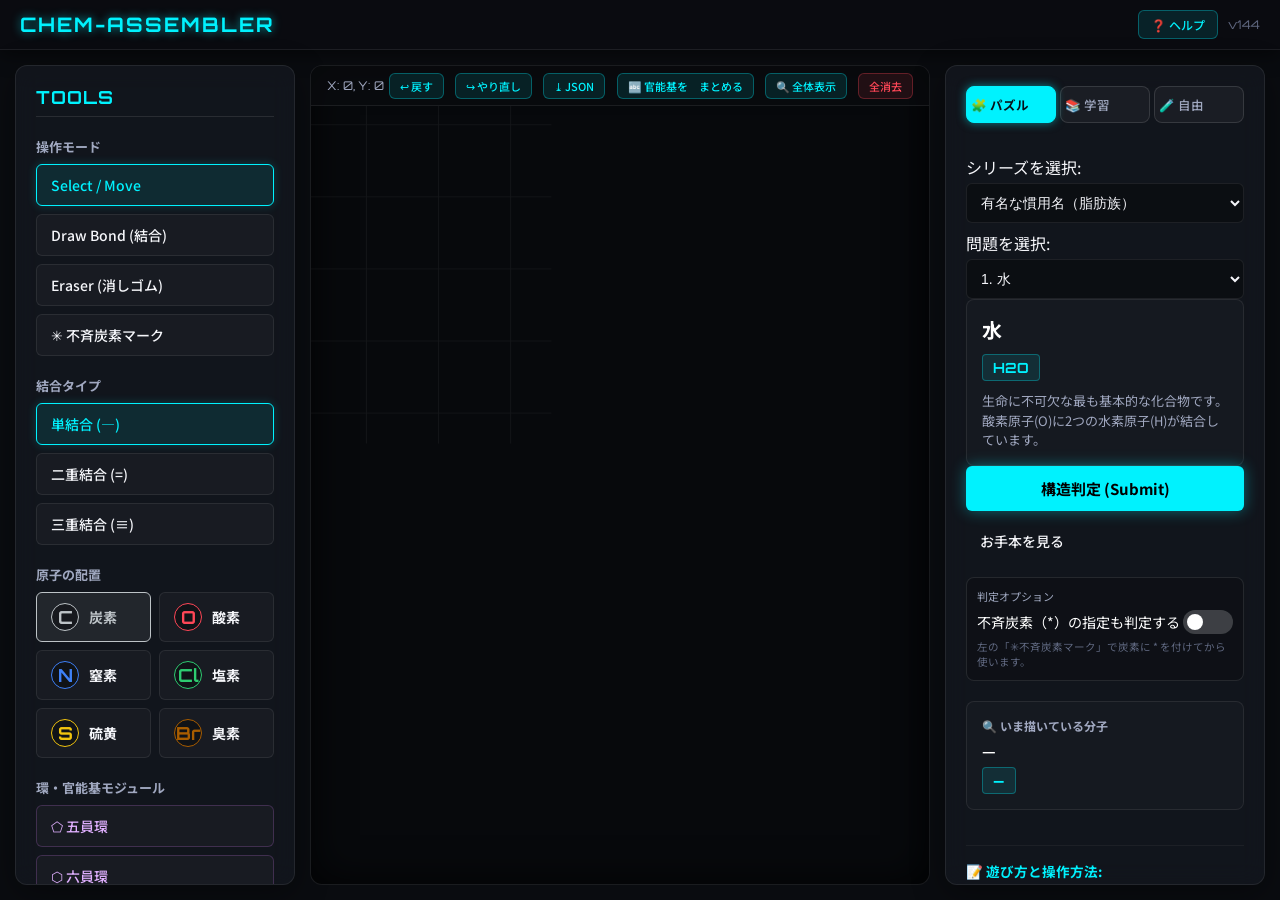
==== commit 89a4f2f6: "feat: FAQ mode guide; close P10 & P11 phases (P10-M3/M4, v144) P10-M4: tutorials.json に FAQ「パズル・学習・自" ====
--- a/index.html
+++ b/index.html
@@ -5,7 +5,7 @@
     <meta name="viewport" content="width=device-width, initial-scale=1.0">
     <title>Chem-Assembler | 有機化学構造パズル</title>
     <link href="https://fonts.googleapis.com/css2?family=Orbitron:wght@400;700&family=Noto+Sans+JP:wght@300;400;700&display=swap" rel="stylesheet">
-    <link rel="stylesheet" href="style.css?v=142">
+    <link rel="stylesheet" href="style.css?v=144">
     <script>
         // 予期しないJSエラーはUIをブロックするalertではなく、画面内トーストとconsoleに出す（開発方針 3.4章）
         window.onerror = function(message, source, lineno, colno, error) {
@@ -26,11 +26,10 @@
         <header>
             <div class="logo">CHEM-ASSEMBLER</div>
             <button id="btn-help" class="view-btn" style="margin-left:auto; margin-right:10px; font-size:12px; padding:5px 12px;" title="操作ガイド（デモ再生）">❓ ヘルプ</button>
-            <div class="version">v142</div>
+            <div class="version">v144</div>
         </header>
 
-        <!-- スマホ用: 右パネル（お題・設定）を下シートで開閉するトグルとバックドロップ（P11 M1） -->
-        <button id="mobile-sheet-toggle" class="mobile-only" aria-label="お題・設定パネルを開く">☰ お題・設定</button>
+        <!-- スマホ用: 右パネル（お題・設定）シートのバックドロップ（P11 M1。開閉トグルはリボン内） -->
         <div id="sheet-backdrop" class="mobile-only"></div>
 
         <!-- メインコンテンツ領域 -->
@@ -95,6 +94,9 @@
                     <button id="btn-condense" class="view-btn" title="-COOH や -NO₂ などの官能基を、1つのカードにまとめて表示します（作図データは変わりません）">🔤 官能基を　まとめる</button>
                     <button id="btn-reset-view" class="view-btn" data-tutorial="view-control">🔍 全体表示</button>
                     <button id="btn-clear-all" class="danger-btn">全消去</button>
+                    <!-- スマホ用: 右パネル（お題・設定）シートの開閉トグル。縦ではfixedの浮動ボタン、
+                         横ではリボン列の最下段として流し込む（P11-M3f） -->
+                    <button id="mobile-sheet-toggle" class="mobile-only" aria-label="お題・設定パネルを開く">☰ お題・設定</button>
                 </div>
                 <div id="svg-wrapper">
                     <!-- SVGで分子をベクター描画 -->
@@ -399,13 +401,13 @@
     </div>
 
     <!-- スクリプトの読み込み -->
-    <script src="chemistry.js?v=142"></script>
-    <script src="game.js?v=142"></script>
-    <script src="reaction.js?v=142"></script>
-    <script src="quiz.js?v=142"></script>
-    <script src="stereo.js?v=142"></script>
-    <script src="reactor.js?v=142"></script>
-    <script src="learn.js?v=142"></script>
-    <script src="tutorial.js?v=142"></script>
+    <script src="chemistry.js?v=144"></script>
+    <script src="game.js?v=144"></script>
+    <script src="reaction.js?v=144"></script>
+    <script src="quiz.js?v=144"></script>
+    <script src="stereo.js?v=144"></script>
+    <script src="reactor.js?v=144"></script>
+    <script src="learn.js?v=144"></script>
+    <script src="tutorial.js?v=144"></script>
 </body>
 </html>
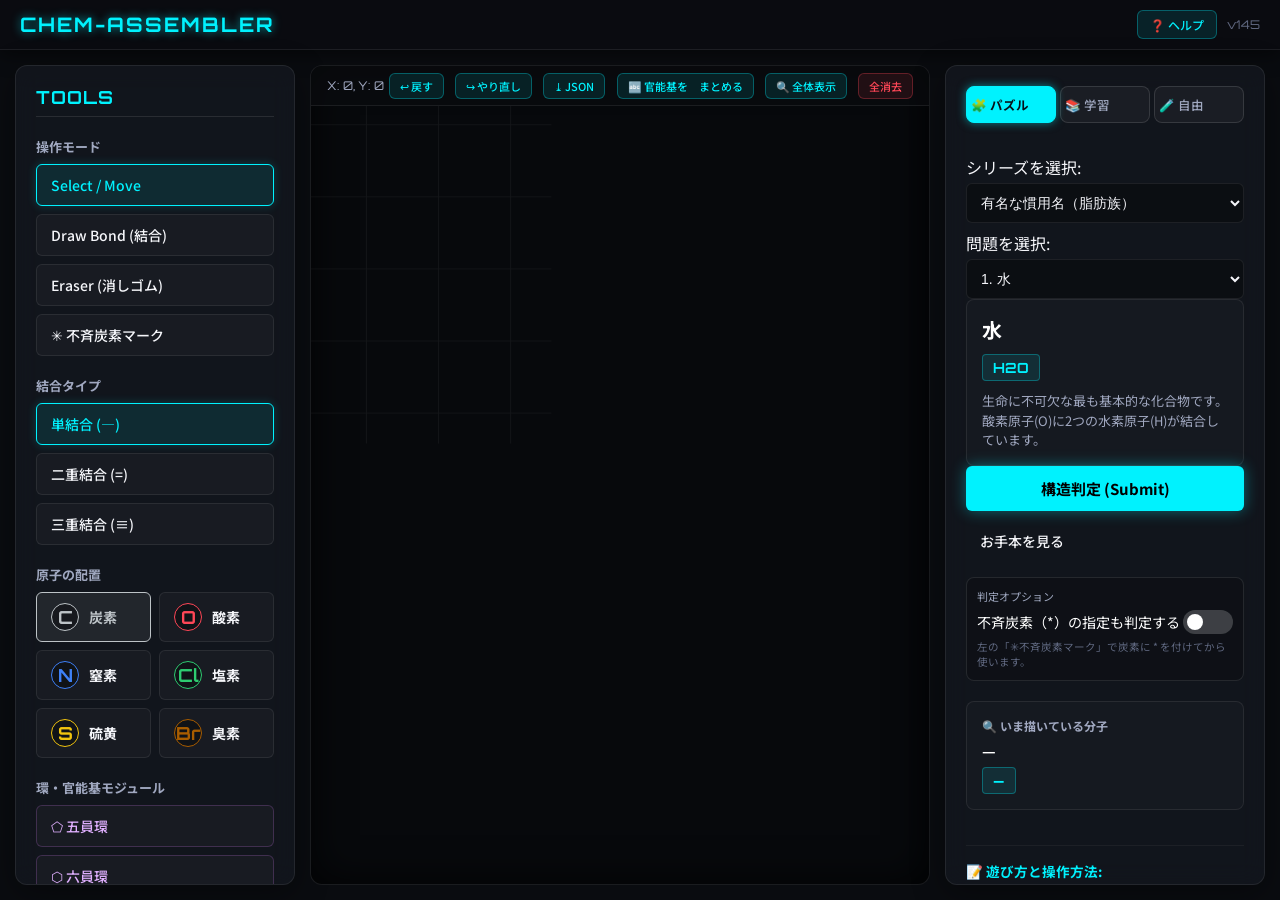
==== commit 9a908092: "feat: 異性体書き出し練習 M1 コアループ (P12-1-M1, v145) learn.js に IsomerPractice クラスを追加（学習パネルの練習カード）。 分子式を提示→構造異性" ====
--- a/index.html
+++ b/index.html
@@ -5,7 +5,7 @@
     <meta name="viewport" content="width=device-width, initial-scale=1.0">
     <title>Chem-Assembler | 有機化学構造パズル</title>
     <link href="https://fonts.googleapis.com/css2?family=Orbitron:wght@400;700&family=Noto+Sans+JP:wght@300;400;700&display=swap" rel="stylesheet">
-    <link rel="stylesheet" href="style.css?v=144">
+    <link rel="stylesheet" href="style.css?v=145">
     <script>
         // 予期しないJSエラーはUIをブロックするalertではなく、画面内トーストとconsoleに出す（開発方針 3.4章）
         window.onerror = function(message, source, lineno, colno, error) {
@@ -26,7 +26,7 @@
         <header>
             <div class="logo">CHEM-ASSEMBLER</div>
             <button id="btn-help" class="view-btn" style="margin-left:auto; margin-right:10px; font-size:12px; padding:5px 12px;" title="操作ガイド（デモ再生）">❓ ヘルプ</button>
-            <div class="version">v144</div>
+            <div class="version">v145</div>
         </header>
 
         <!-- スマホ用: 右パネル（お題・設定）シートのバックドロップ（P11 M1。開閉トグルはリボン内） -->
@@ -187,6 +187,11 @@
                         <button id="btn-quiz" class="secondary-btn" style="background:var(--color-bg); border:1px solid var(--neon-purple); color:#e0b0ff; cursor:pointer;">🎓 同じ化合物？クイズ</button>
                         <button id="btn-naming" class="secondary-btn" style="background:var(--color-bg); border:1px solid var(--neon-purple); color:#e0b0ff; cursor:pointer;">📝 命名クイズ</button>
                     </div>
+                    <!-- 異性体の書き出し練習（DESIGN_isomer_practice.md P12-1） -->
+                    <div id="isomer-practice-card" class="card" style="gap:8px;">
+                        <h3 style="font-size:13px; color:var(--text-secondary);">✏️ 異性体の書き出し練習</h3>
+                        <div id="ip-body"></div>
+                    </div>
                     <!-- 反応機構ビューア（DESIGN_reaction_mechanism.md） -->
                     <div id="reaction-box" class="card">
                     <h3 style="font-size:13px; color:var(--text-secondary);">⚗️ 反応機構ビューア</h3>
@@ -401,13 +406,13 @@
     </div>
 
     <!-- スクリプトの読み込み -->
-    <script src="chemistry.js?v=144"></script>
-    <script src="game.js?v=144"></script>
-    <script src="reaction.js?v=144"></script>
-    <script src="quiz.js?v=144"></script>
-    <script src="stereo.js?v=144"></script>
-    <script src="reactor.js?v=144"></script>
-    <script src="learn.js?v=144"></script>
-    <script src="tutorial.js?v=144"></script>
+    <script src="chemistry.js?v=145"></script>
+    <script src="game.js?v=145"></script>
+    <script src="reaction.js?v=145"></script>
+    <script src="quiz.js?v=145"></script>
+    <script src="stereo.js?v=145"></script>
+    <script src="reactor.js?v=145"></script>
+    <script src="learn.js?v=145"></script>
+    <script src="tutorial.js?v=145"></script>
 </body>
 </html>
--- a/style.css
+++ b/style.css
@@ -513,6 +513,15 @@
     animation: pulse 2s infinite ease-in-out;
 }
 
+/* 異性体練習: 重複登録時に該当トレイセルを点滅させる（P12-1） */
+@keyframes ip-flash {
+    0%, 100% { box-shadow: none; border-color: rgba(255,255,255,0.14); }
+    50% { box-shadow: 0 0 0 3px var(--neon-pink); border-color: var(--neon-pink); }
+}
+.ip-flash {
+    animation: ip-flash 0.5s ease-in-out 3;
+}
+
 /* Toggle Switch Styles */
 .switch input:checked + .slider {
     background-color: var(--neon-pink) !important;
@@ -774,9 +783,10 @@
     .canvas-header {
         position: absolute;
         top: 40px; right: 4px; left: auto;
-        bottom: 64px; /* 下端は☰お題・設定の専用レーン。dvhが縮んでも重ならない */
+        bottom: 8px; /* ☰も列に含めた1列構成。固定レーンは廃止（P11-M3f） */
         width: auto;
         height: auto;
+        scrollbar-width: none; /* あふれた場合もスクロールバーは出さない（スクロール自体は可能） */
         flex-direction: column;
         flex-wrap: nowrap; /* 共通ブロックのwrapを打ち消す。高さ不足で2列目ができないよう1列固定 */
         align-items: stretch;
@@ -804,16 +814,19 @@
     }
     #coord-display { display: none; }
 
-    /* ☰お題・設定はリボン列の最下段としてそろえる（幅108px・右端。
-       right = mainのpadding 6px + リボンのright 4px でボタン列と面をそろえる） */
+    .canvas-header::-webkit-scrollbar { display: none; }
+
+    /* ☰お題・設定はリボン列の最下段として通常フローで流し込む（fixed解除） */
     #mobile-sheet-toggle {
-        right: 10px; bottom: 8px;
+        position: static;
         width: 108px;
         min-height: 38px;
         padding: 8px;
         font-size: 12px;
         border-radius: 10px;
         white-space: nowrap;
+        flex: 0 0 auto;
+        margin-top: 4px;
     }
 
     /* 左パレット＝細い縦列（縦スクロール）。ボタンはコンパクト表示 */
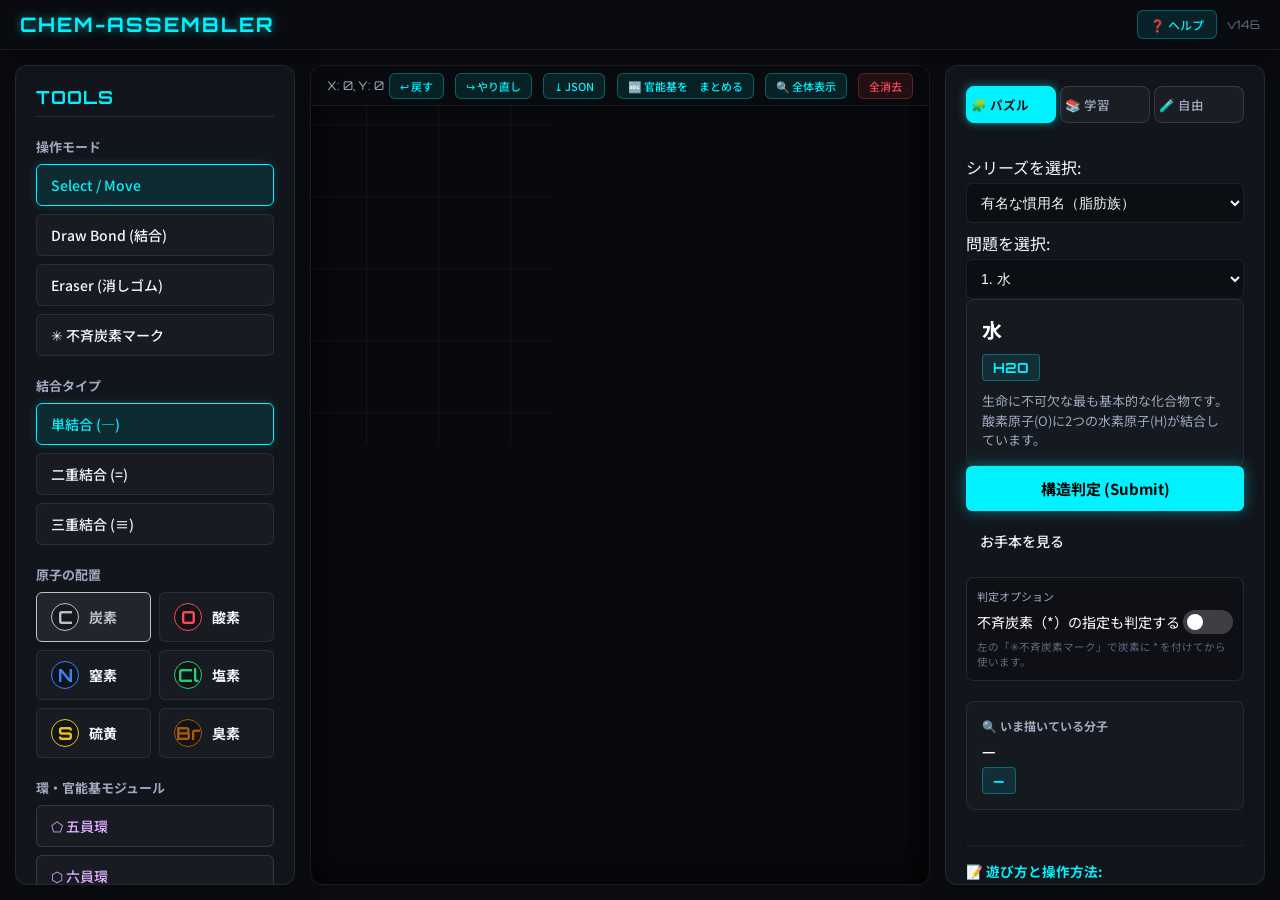
==== commit 9bd596b1: "feat: 異性体書き出し練習 M2 学習性強化・M3 任意分子式 (P12-1, v146) M2（学習性の強化） - chemistry.js に純粋関数を追加（表示・ヒント専用。検証には使わない" ====
--- a/index.html
+++ b/index.html
@@ -5,7 +5,7 @@
     <meta name="viewport" content="width=device-width, initial-scale=1.0">
     <title>Chem-Assembler | 有機化学構造パズル</title>
     <link href="https://fonts.googleapis.com/css2?family=Orbitron:wght@400;700&family=Noto+Sans+JP:wght@300;400;700&display=swap" rel="stylesheet">
-    <link rel="stylesheet" href="style.css?v=145">
+    <link rel="stylesheet" href="style.css?v=146">
     <script>
         // 予期しないJSエラーはUIをブロックするalertではなく、画面内トーストとconsoleに出す（開発方針 3.4章）
         window.onerror = function(message, source, lineno, colno, error) {
@@ -26,7 +26,7 @@
         <header>
             <div class="logo">CHEM-ASSEMBLER</div>
             <button id="btn-help" class="view-btn" style="margin-left:auto; margin-right:10px; font-size:12px; padding:5px 12px;" title="操作ガイド（デモ再生）">❓ ヘルプ</button>
-            <div class="version">v145</div>
+            <div class="version">v146</div>
         </header>
 
         <!-- スマホ用: 右パネル（お題・設定）シートのバックドロップ（P11 M1。開閉トグルはリボン内） -->
@@ -406,13 +406,13 @@
     </div>
 
     <!-- スクリプトの読み込み -->
-    <script src="chemistry.js?v=145"></script>
-    <script src="game.js?v=145"></script>
-    <script src="reaction.js?v=145"></script>
-    <script src="quiz.js?v=145"></script>
-    <script src="stereo.js?v=145"></script>
-    <script src="reactor.js?v=145"></script>
-    <script src="learn.js?v=145"></script>
-    <script src="tutorial.js?v=145"></script>
+    <script src="chemistry.js?v=146"></script>
+    <script src="game.js?v=146"></script>
+    <script src="reaction.js?v=146"></script>
+    <script src="quiz.js?v=146"></script>
+    <script src="stereo.js?v=146"></script>
+    <script src="reactor.js?v=146"></script>
+    <script src="learn.js?v=146"></script>
+    <script src="tutorial.js?v=146"></script>
 </body>
 </html>
--- a/style.css
+++ b/style.css
@@ -520,6 +520,17 @@
 }
 .ip-flash {
     animation: ip-flash 0.5s ease-in-out 3;
+}
+
+/* 異性体練習: 完了バナーの登場演出（P12-1 M2） */
+@keyframes ip-pop {
+    0% { transform: scale(0.7); opacity: 0; }
+    60% { transform: scale(1.12); opacity: 1; }
+    100% { transform: scale(1); opacity: 1; }
+}
+.ip-pop {
+    display: inline-block;
+    animation: ip-pop 0.5s cubic-bezier(0.34, 1.56, 0.64, 1);
 }
 
 /* Toggle Switch Styles */
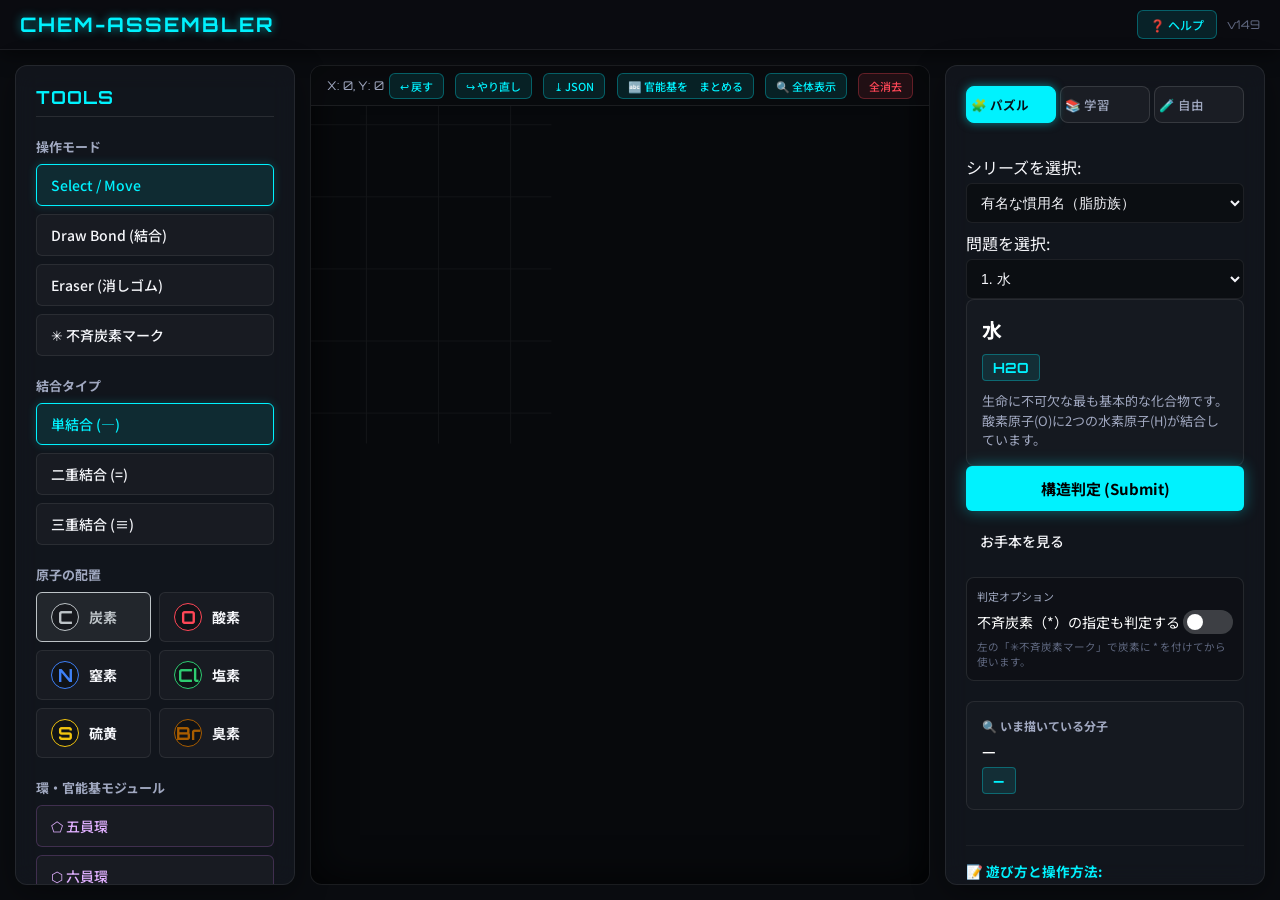
==== commit 7fbb07da: "feat: 命名・同一判定を答え合わせに寄せる＋サムネ再クリックで作図へ (P12-1調整3, v149) ユーザー要望。 - 書き出し中・確認モードでは名前と同一判定を伏せる（右パネルは番号のみ、 " ====
--- a/index.html
+++ b/index.html
@@ -5,7 +5,7 @@
     <meta name="viewport" content="width=device-width, initial-scale=1.0">
     <title>Chem-Assembler | 有機化学構造パズル</title>
     <link href="https://fonts.googleapis.com/css2?family=Orbitron:wght@400;700&family=Noto+Sans+JP:wght@300;400;700&display=swap" rel="stylesheet">
-    <link rel="stylesheet" href="style.css?v=146">
+    <link rel="stylesheet" href="style.css?v=149">
     <script>
         // 予期しないJSエラーはUIをブロックするalertではなく、画面内トーストとconsoleに出す（開発方針 3.4章）
         window.onerror = function(message, source, lineno, colno, error) {
@@ -26,7 +26,7 @@
         <header>
             <div class="logo">CHEM-ASSEMBLER</div>
             <button id="btn-help" class="view-btn" style="margin-left:auto; margin-right:10px; font-size:12px; padding:5px 12px;" title="操作ガイド（デモ再生）">❓ ヘルプ</button>
-            <div class="version">v146</div>
+            <div class="version">v149</div>
         </header>
 
         <!-- スマホ用: 右パネル（お題・設定）シートのバックドロップ（P11 M1。開閉トグルはリボン内） -->
@@ -126,6 +126,8 @@
                         <!-- 操作用インタラクティブ要素を描画するグループ -->
                         <g id="ui-group"></g>
                     </svg>
+                    <!-- 異性体練習の答え合わせ（並べて比較）オーバーレイ（P12-1 調整） -->
+                    <div id="ip-review-overlay" class="hidden"></div>
                 </div>
                 <!-- モバイル用: 右パネルが隠れていても化合物名が見えるチップ（パズル/自由。P11-M3c） -->
                 <div id="mobile-name-chip" class="mobile-only"></div>
@@ -406,13 +408,13 @@
     </div>
 
     <!-- スクリプトの読み込み -->
-    <script src="chemistry.js?v=146"></script>
-    <script src="game.js?v=146"></script>
-    <script src="reaction.js?v=146"></script>
-    <script src="quiz.js?v=146"></script>
-    <script src="stereo.js?v=146"></script>
-    <script src="reactor.js?v=146"></script>
-    <script src="learn.js?v=146"></script>
-    <script src="tutorial.js?v=146"></script>
+    <script src="chemistry.js?v=149"></script>
+    <script src="game.js?v=149"></script>
+    <script src="reaction.js?v=149"></script>
+    <script src="quiz.js?v=149"></script>
+    <script src="stereo.js?v=149"></script>
+    <script src="reactor.js?v=149"></script>
+    <script src="learn.js?v=149"></script>
+    <script src="tutorial.js?v=149"></script>
 </body>
 </html>
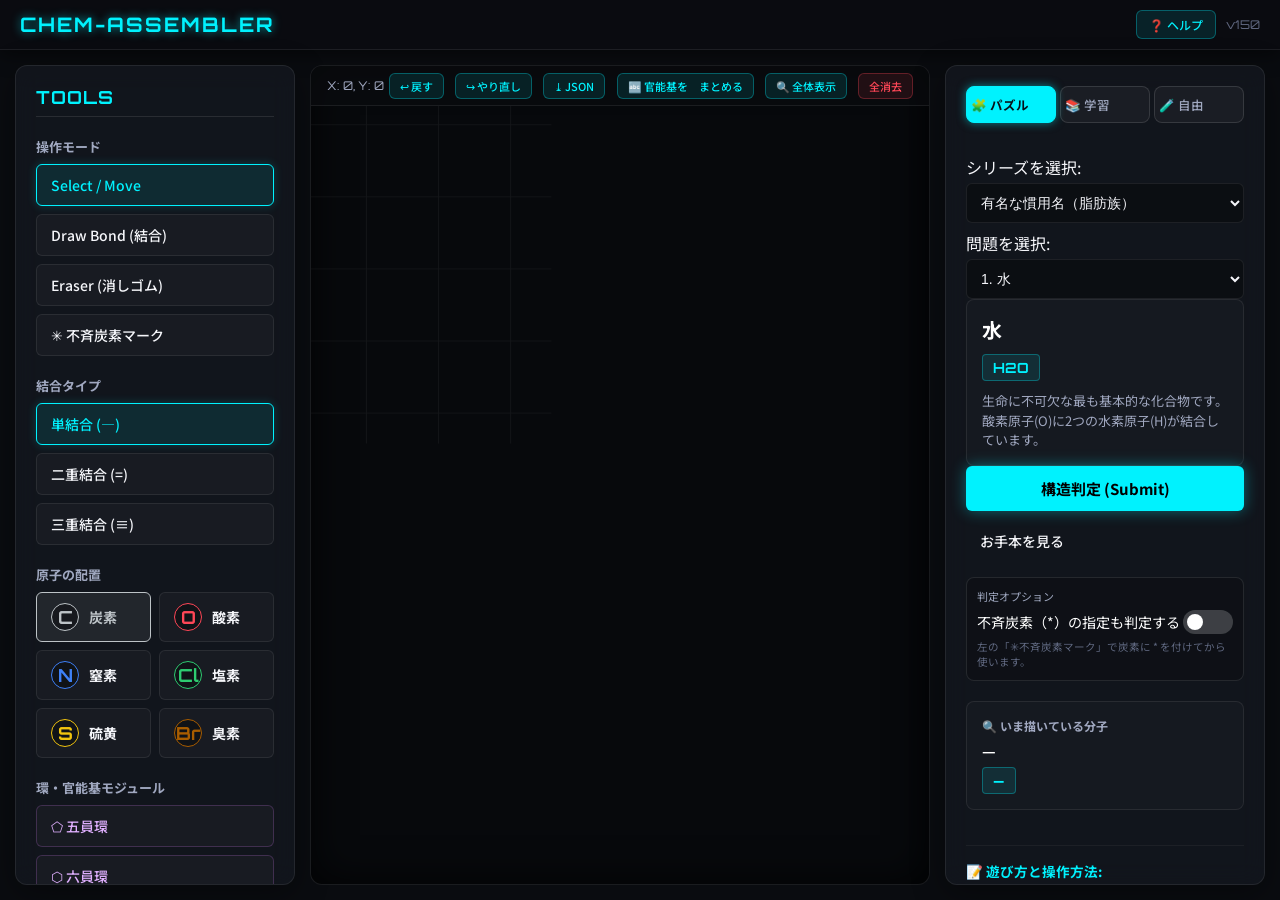
==== commit 61cc8d74: "fix: 答え合わせのモード切替を上部に常設（発見しにくかった） (v150) 下部フッターの「名前を隠す/答えを見る」ボタンが見つけにくいとの指摘。 オーバーレイ上部に「表示: [確認（自分の図だけ" ====
--- a/index.html
+++ b/index.html
@@ -5,7 +5,7 @@
     <meta name="viewport" content="width=device-width, initial-scale=1.0">
     <title>Chem-Assembler | 有機化学構造パズル</title>
     <link href="https://fonts.googleapis.com/css2?family=Orbitron:wght@400;700&family=Noto+Sans+JP:wght@300;400;700&display=swap" rel="stylesheet">
-    <link rel="stylesheet" href="style.css?v=149">
+    <link rel="stylesheet" href="style.css?v=150">
     <script>
         // 予期しないJSエラーはUIをブロックするalertではなく、画面内トーストとconsoleに出す（開発方針 3.4章）
         window.onerror = function(message, source, lineno, colno, error) {
@@ -26,7 +26,7 @@
         <header>
             <div class="logo">CHEM-ASSEMBLER</div>
             <button id="btn-help" class="view-btn" style="margin-left:auto; margin-right:10px; font-size:12px; padding:5px 12px;" title="操作ガイド（デモ再生）">❓ ヘルプ</button>
-            <div class="version">v149</div>
+            <div class="version">v150</div>
         </header>
 
         <!-- スマホ用: 右パネル（お題・設定）シートのバックドロップ（P11 M1。開閉トグルはリボン内） -->
@@ -408,13 +408,13 @@
     </div>
 
     <!-- スクリプトの読み込み -->
-    <script src="chemistry.js?v=149"></script>
-    <script src="game.js?v=149"></script>
-    <script src="reaction.js?v=149"></script>
-    <script src="quiz.js?v=149"></script>
-    <script src="stereo.js?v=149"></script>
-    <script src="reactor.js?v=149"></script>
-    <script src="learn.js?v=149"></script>
-    <script src="tutorial.js?v=149"></script>
+    <script src="chemistry.js?v=150"></script>
+    <script src="game.js?v=150"></script>
+    <script src="reaction.js?v=150"></script>
+    <script src="quiz.js?v=150"></script>
+    <script src="stereo.js?v=150"></script>
+    <script src="reactor.js?v=150"></script>
+    <script src="learn.js?v=150"></script>
+    <script src="tutorial.js?v=150"></script>
 </body>
 </html>
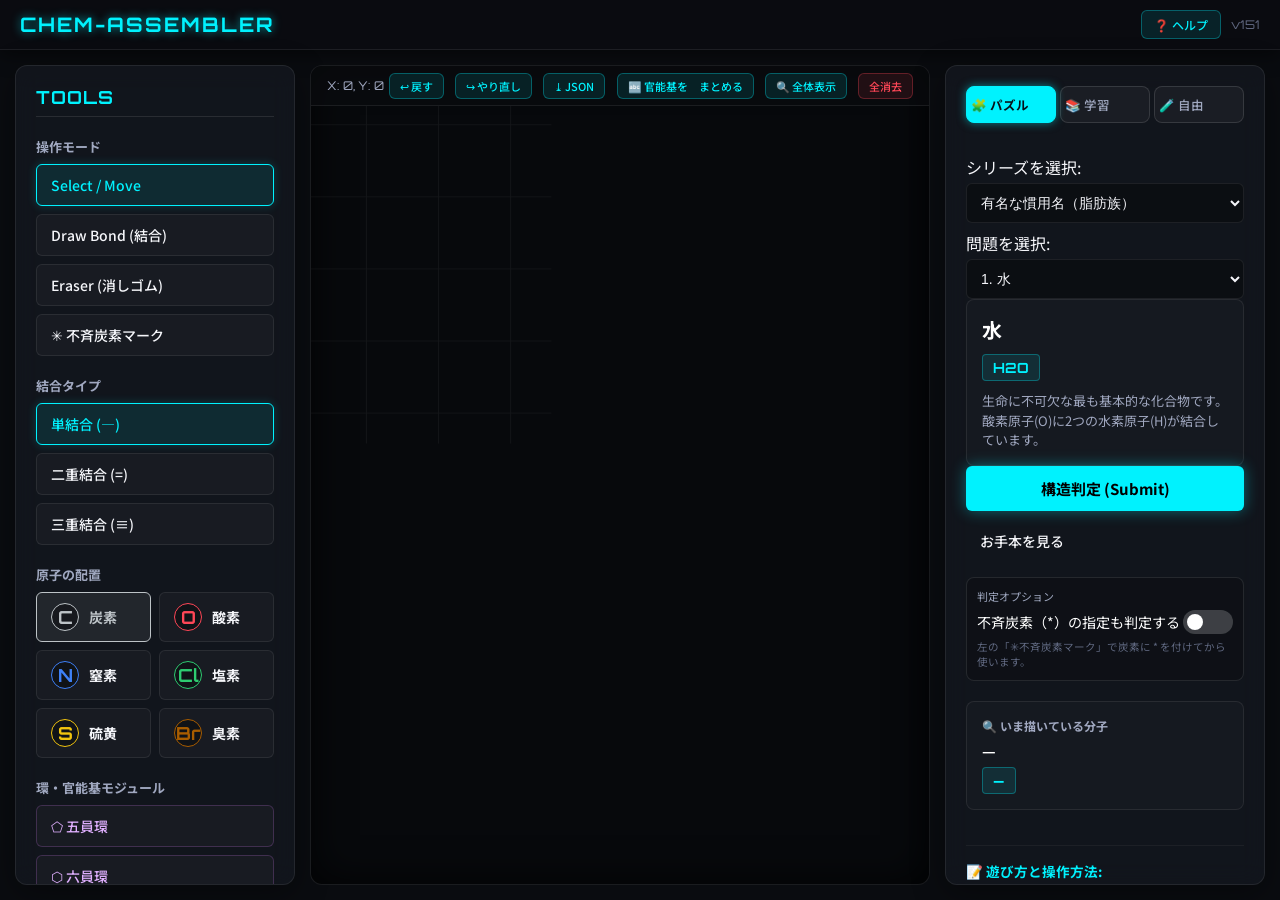
==== commit 3069a595: "feat: 「描きながら名称を表示」モードを追加 (P12-1調整4, v151) ユーザー要望。練習カードに任意トグルを追加し、ONにすると作図中の分子の 分子式＋名称を game.updateDr" ====
--- a/index.html
+++ b/index.html
@@ -5,7 +5,7 @@
     <meta name="viewport" content="width=device-width, initial-scale=1.0">
     <title>Chem-Assembler | 有機化学構造パズル</title>
     <link href="https://fonts.googleapis.com/css2?family=Orbitron:wght@400;700&family=Noto+Sans+JP:wght@300;400;700&display=swap" rel="stylesheet">
-    <link rel="stylesheet" href="style.css?v=150">
+    <link rel="stylesheet" href="style.css?v=151">
     <script>
         // 予期しないJSエラーはUIをブロックするalertではなく、画面内トーストとconsoleに出す（開発方針 3.4章）
         window.onerror = function(message, source, lineno, colno, error) {
@@ -26,7 +26,7 @@
         <header>
             <div class="logo">CHEM-ASSEMBLER</div>
             <button id="btn-help" class="view-btn" style="margin-left:auto; margin-right:10px; font-size:12px; padding:5px 12px;" title="操作ガイド（デモ再生）">❓ ヘルプ</button>
-            <div class="version">v150</div>
+            <div class="version">v151</div>
         </header>
 
         <!-- スマホ用: 右パネル（お題・設定）シートのバックドロップ（P11 M1。開閉トグルはリボン内） -->
@@ -408,13 +408,13 @@
     </div>
 
     <!-- スクリプトの読み込み -->
-    <script src="chemistry.js?v=150"></script>
-    <script src="game.js?v=150"></script>
-    <script src="reaction.js?v=150"></script>
-    <script src="quiz.js?v=150"></script>
-    <script src="stereo.js?v=150"></script>
-    <script src="reactor.js?v=150"></script>
-    <script src="learn.js?v=150"></script>
-    <script src="tutorial.js?v=150"></script>
+    <script src="chemistry.js?v=151"></script>
+    <script src="game.js?v=151"></script>
+    <script src="reaction.js?v=151"></script>
+    <script src="quiz.js?v=151"></script>
+    <script src="stereo.js?v=151"></script>
+    <script src="reactor.js?v=151"></script>
+    <script src="learn.js?v=151"></script>
+    <script src="tutorial.js?v=151"></script>
 </body>
 </html>
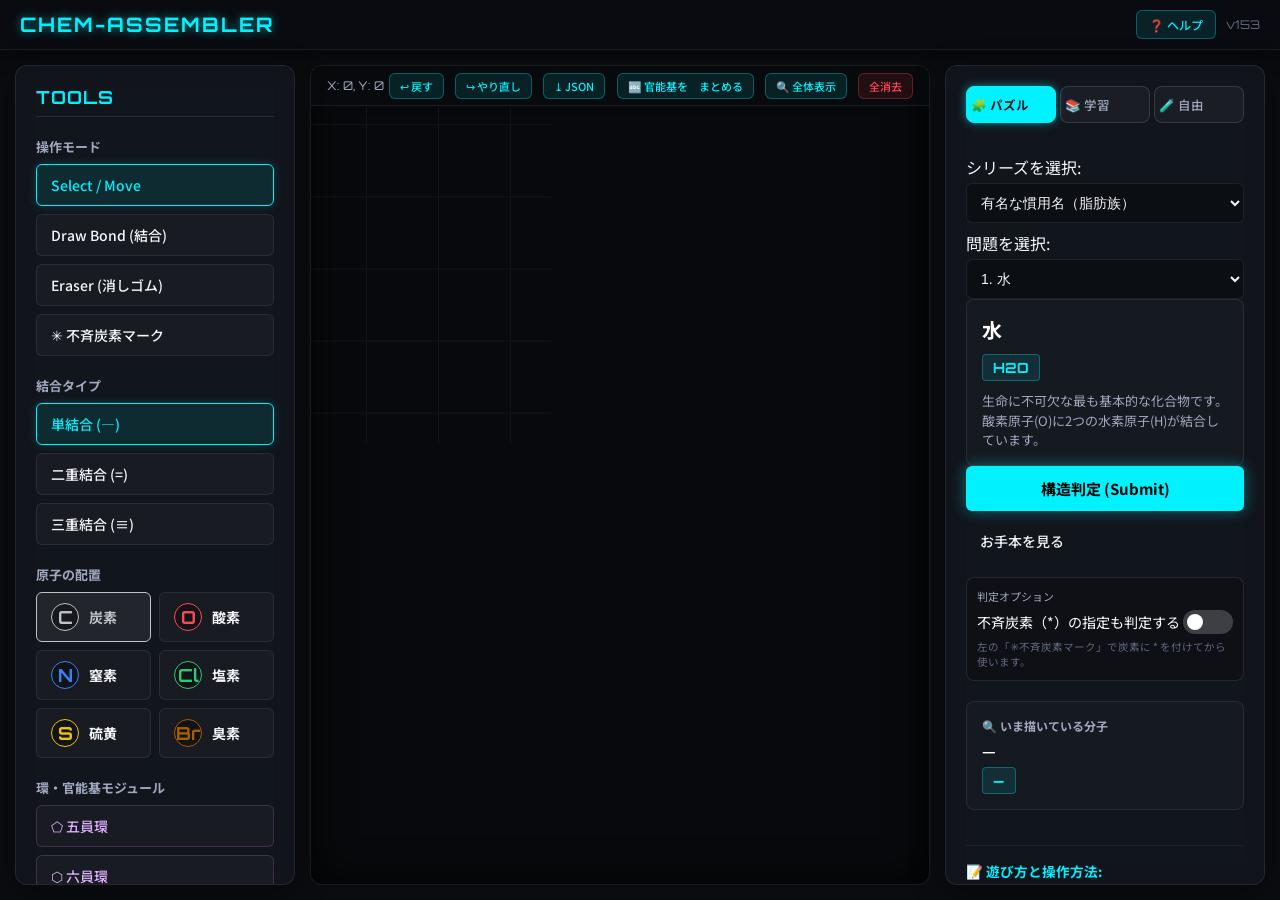
==== commit b29b3ced: "@feat(reactor): P12-5第1弾① 反応機構に安定id・ルールにmechanismId（v153） DESIGN_reaction_execution.md 8章の第1弾のデータ基盤。" ====
--- a/index.html
+++ b/index.html
@@ -5,7 +5,7 @@
     <meta name="viewport" content="width=device-width, initial-scale=1.0">
     <title>Chem-Assembler | 有機化学構造パズル</title>
     <link href="https://fonts.googleapis.com/css2?family=Orbitron:wght@400;700&family=Noto+Sans+JP:wght@300;400;700&display=swap" rel="stylesheet">
-    <link rel="stylesheet" href="style.css?v=151">
+    <link rel="stylesheet" href="style.css?v=153">
     <script>
         // 予期しないJSエラーはUIをブロックするalertではなく、画面内トーストとconsoleに出す（開発方針 3.4章）
         window.onerror = function(message, source, lineno, colno, error) {
@@ -26,7 +26,7 @@
         <header>
             <div class="logo">CHEM-ASSEMBLER</div>
             <button id="btn-help" class="view-btn" style="margin-left:auto; margin-right:10px; font-size:12px; padding:5px 12px;" title="操作ガイド（デモ再生）">❓ ヘルプ</button>
-            <div class="version">v151</div>
+            <div class="version">v153</div>
         </header>
 
         <!-- スマホ用: 右パネル（お題・設定）シートのバックドロップ（P11 M1。開閉トグルはリボン内） -->
@@ -249,9 +249,10 @@
                         <li><strong>原子の配置</strong>：元素（C, O等）を選択し、キャンバス上の半透明プレビューの箇所をクリックして確定配置します。複数の原子と隣接できる位置では、プレビューに表示された結合が<strong>すべて</strong>作られます（環を閉じられます。不要な結合は右クリックで削除）。環の原子に2本目の側鎖を付けると、1本目と対称（±30°）に自動で振り分けられます（オレンジの点線が移動先）。</li>
                         <li><strong>原子・結合の削除</strong>：
                             <ul style="padding-left: 15px; margin: 4px 0 0 0; list-style-type: circle;">
-                                <li>原子または結合線を<strong>「右クリック」</strong>します（最もすばやく消去できます）。</li>
+                                <li>原子または結合線を<strong>「右クリック」</strong>します（PCで最もすばやく消去できます）。</li>
                                 <li>または、現在選択中の元素と<strong>「同じ元素を重ねてクリック」</strong>します。</li>
-                                <li>または、ツールバーの<strong>「消しゴム（Erase）」</strong>を選択してクリックします。</li>
+                                <li>または、ツールバーの<strong>「消しゴム（Erase）」</strong>を選択して、原子や結合線をクリック（タップ）します。</li>
+                                <li><strong>タッチ操作</strong>：結合線を<strong>長押し（約0.5秒）</strong>または<strong>すばやく2回タップ</strong>しても削除できます。</li>
                             </ul>
                         </li>
                         <li><strong>結合を繋ぐ・次数変更</strong>：
@@ -408,13 +409,13 @@
     </div>
 
     <!-- スクリプトの読み込み -->
-    <script src="chemistry.js?v=151"></script>
-    <script src="game.js?v=151"></script>
-    <script src="reaction.js?v=151"></script>
-    <script src="quiz.js?v=151"></script>
-    <script src="stereo.js?v=151"></script>
-    <script src="reactor.js?v=151"></script>
-    <script src="learn.js?v=151"></script>
-    <script src="tutorial.js?v=151"></script>
+    <script src="chemistry.js?v=153"></script>
+    <script src="game.js?v=153"></script>
+    <script src="reaction.js?v=153"></script>
+    <script src="quiz.js?v=153"></script>
+    <script src="stereo.js?v=153"></script>
+    <script src="reactor.js?v=153"></script>
+    <script src="learn.js?v=153"></script>
+    <script src="tutorial.js?v=153"></script>
 </body>
 </html>
